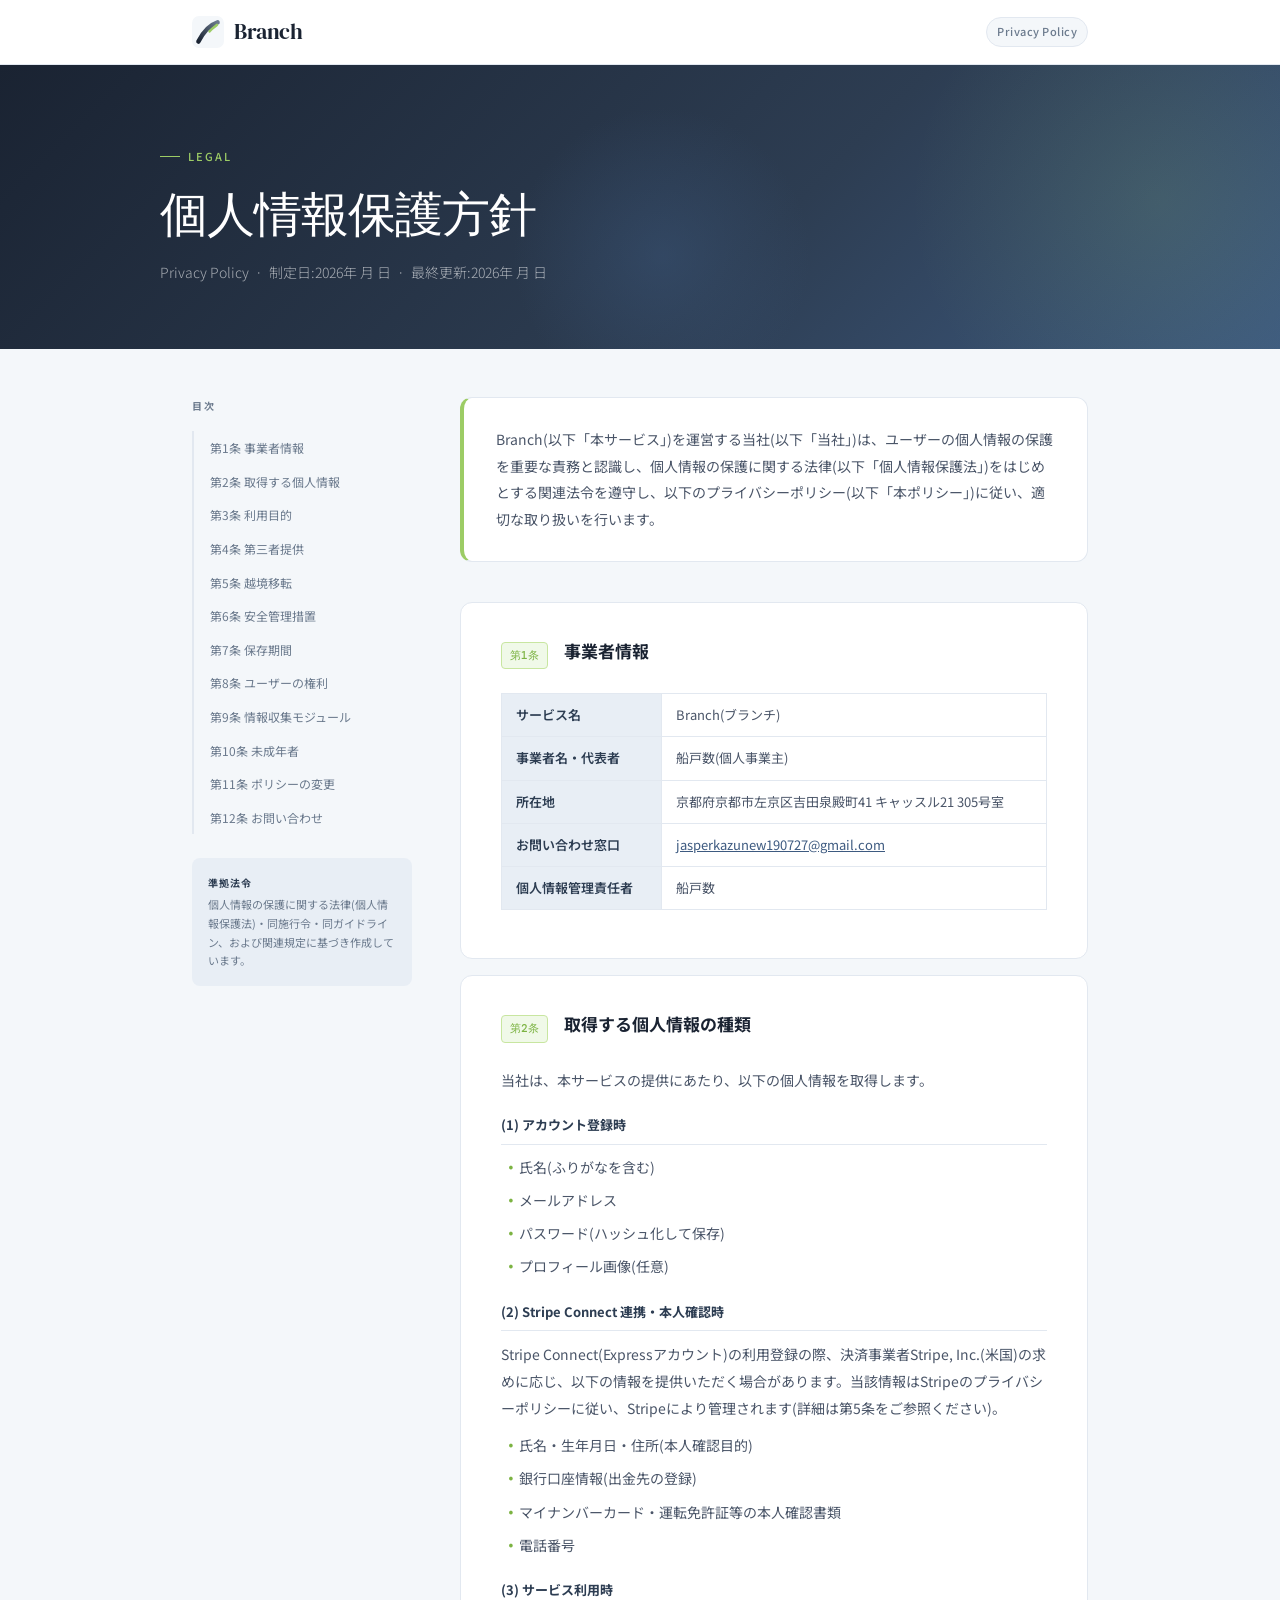
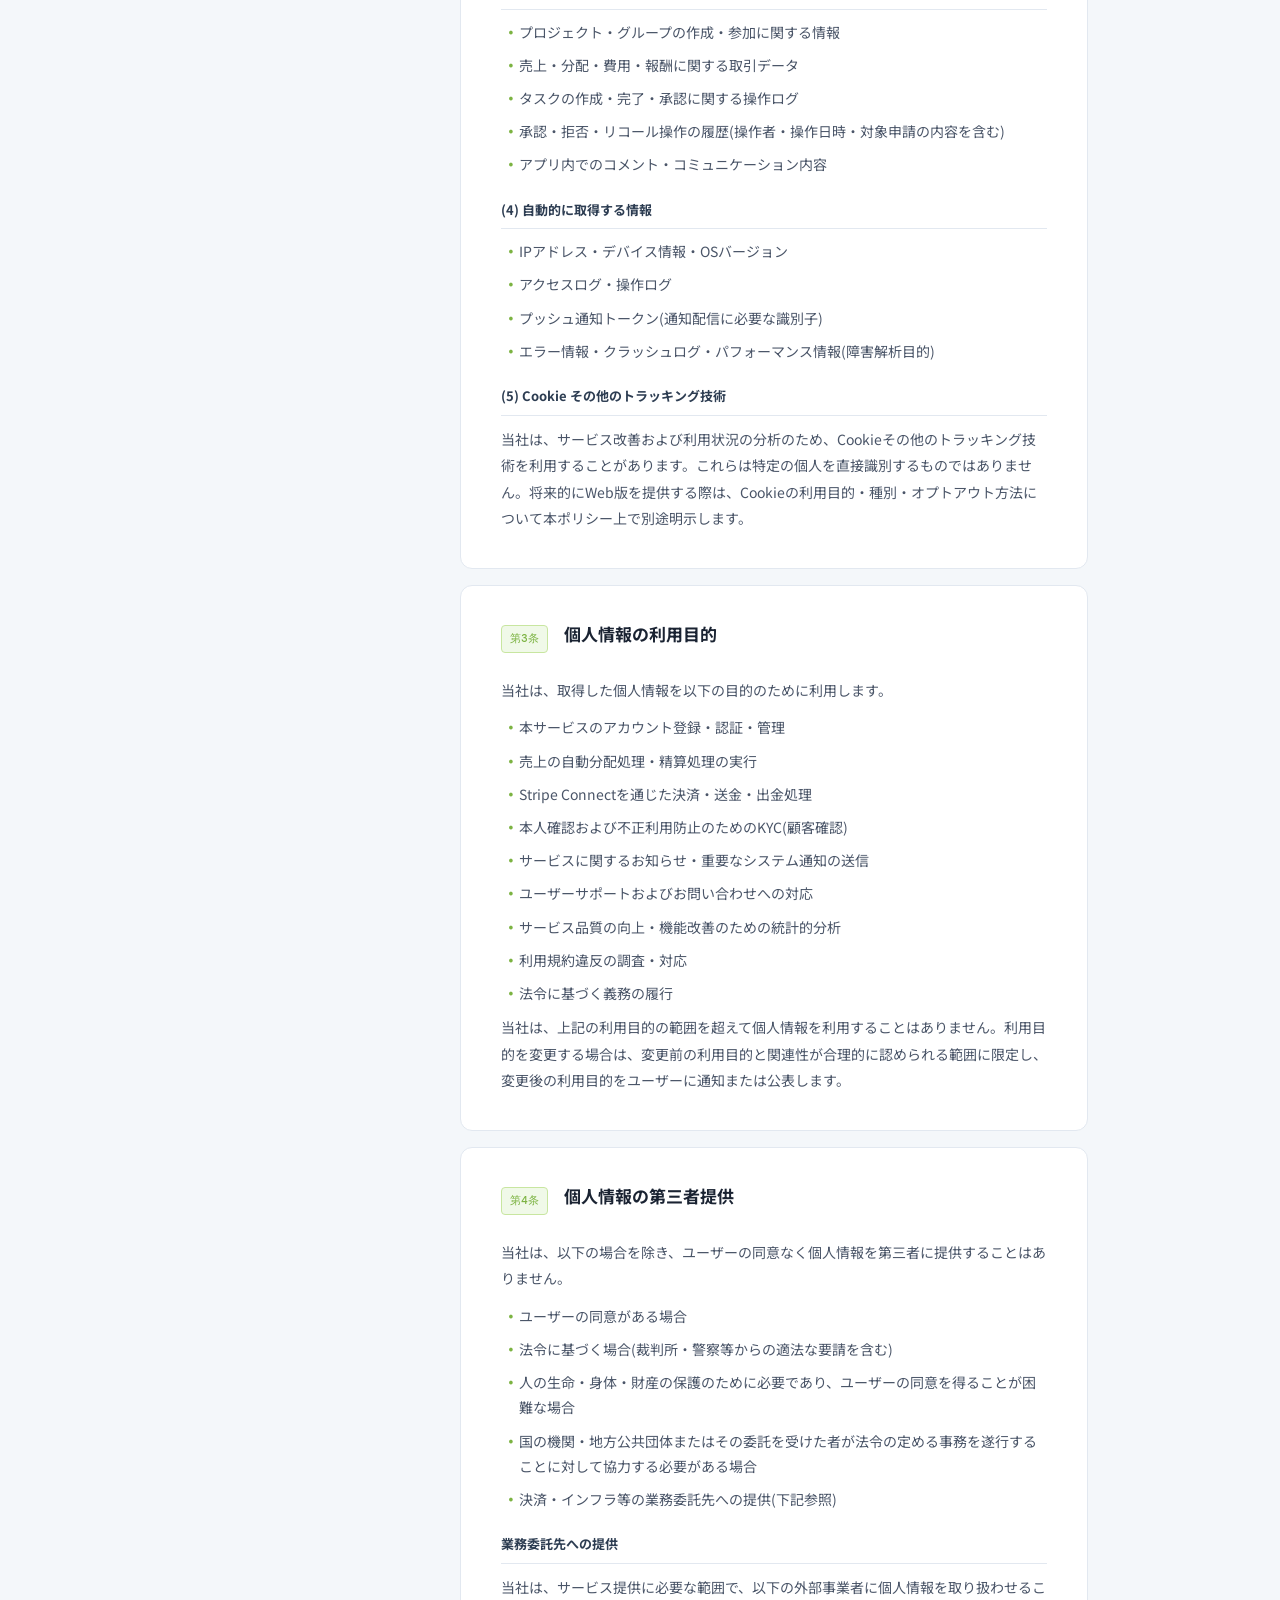
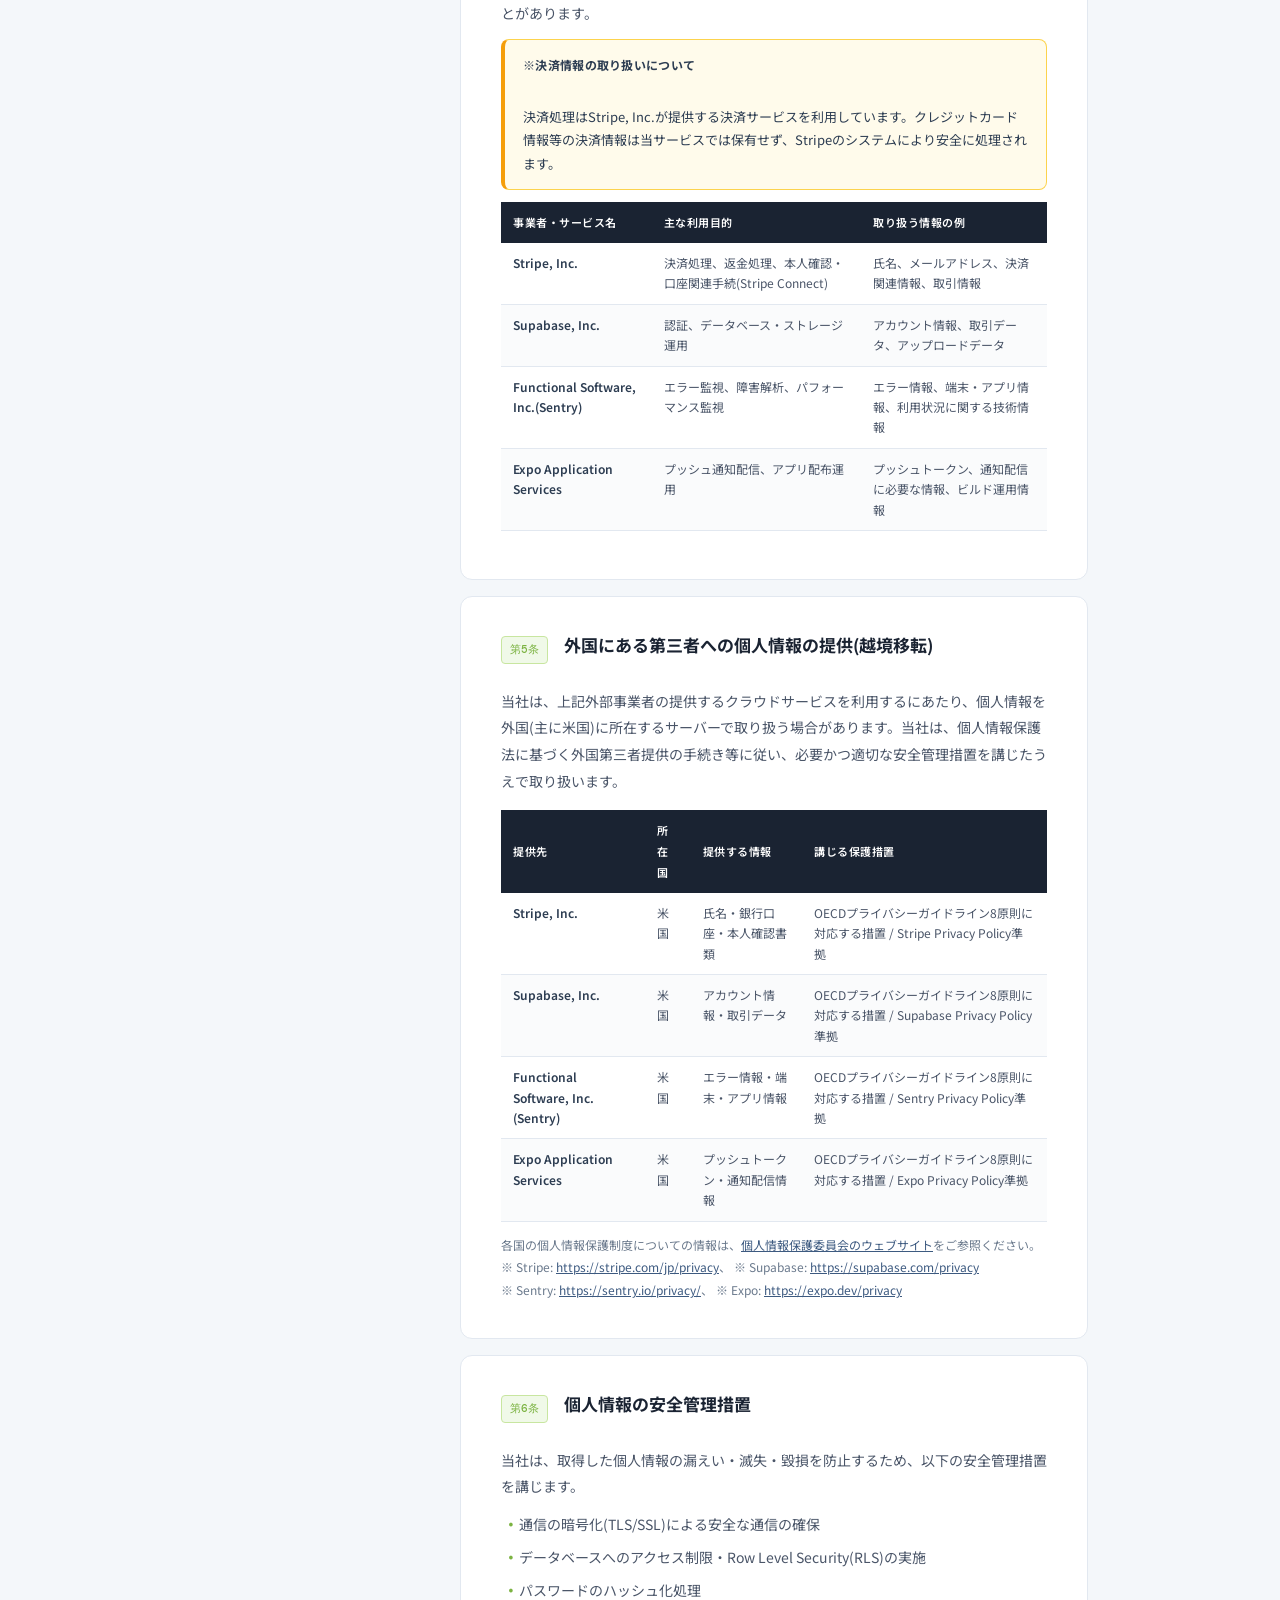
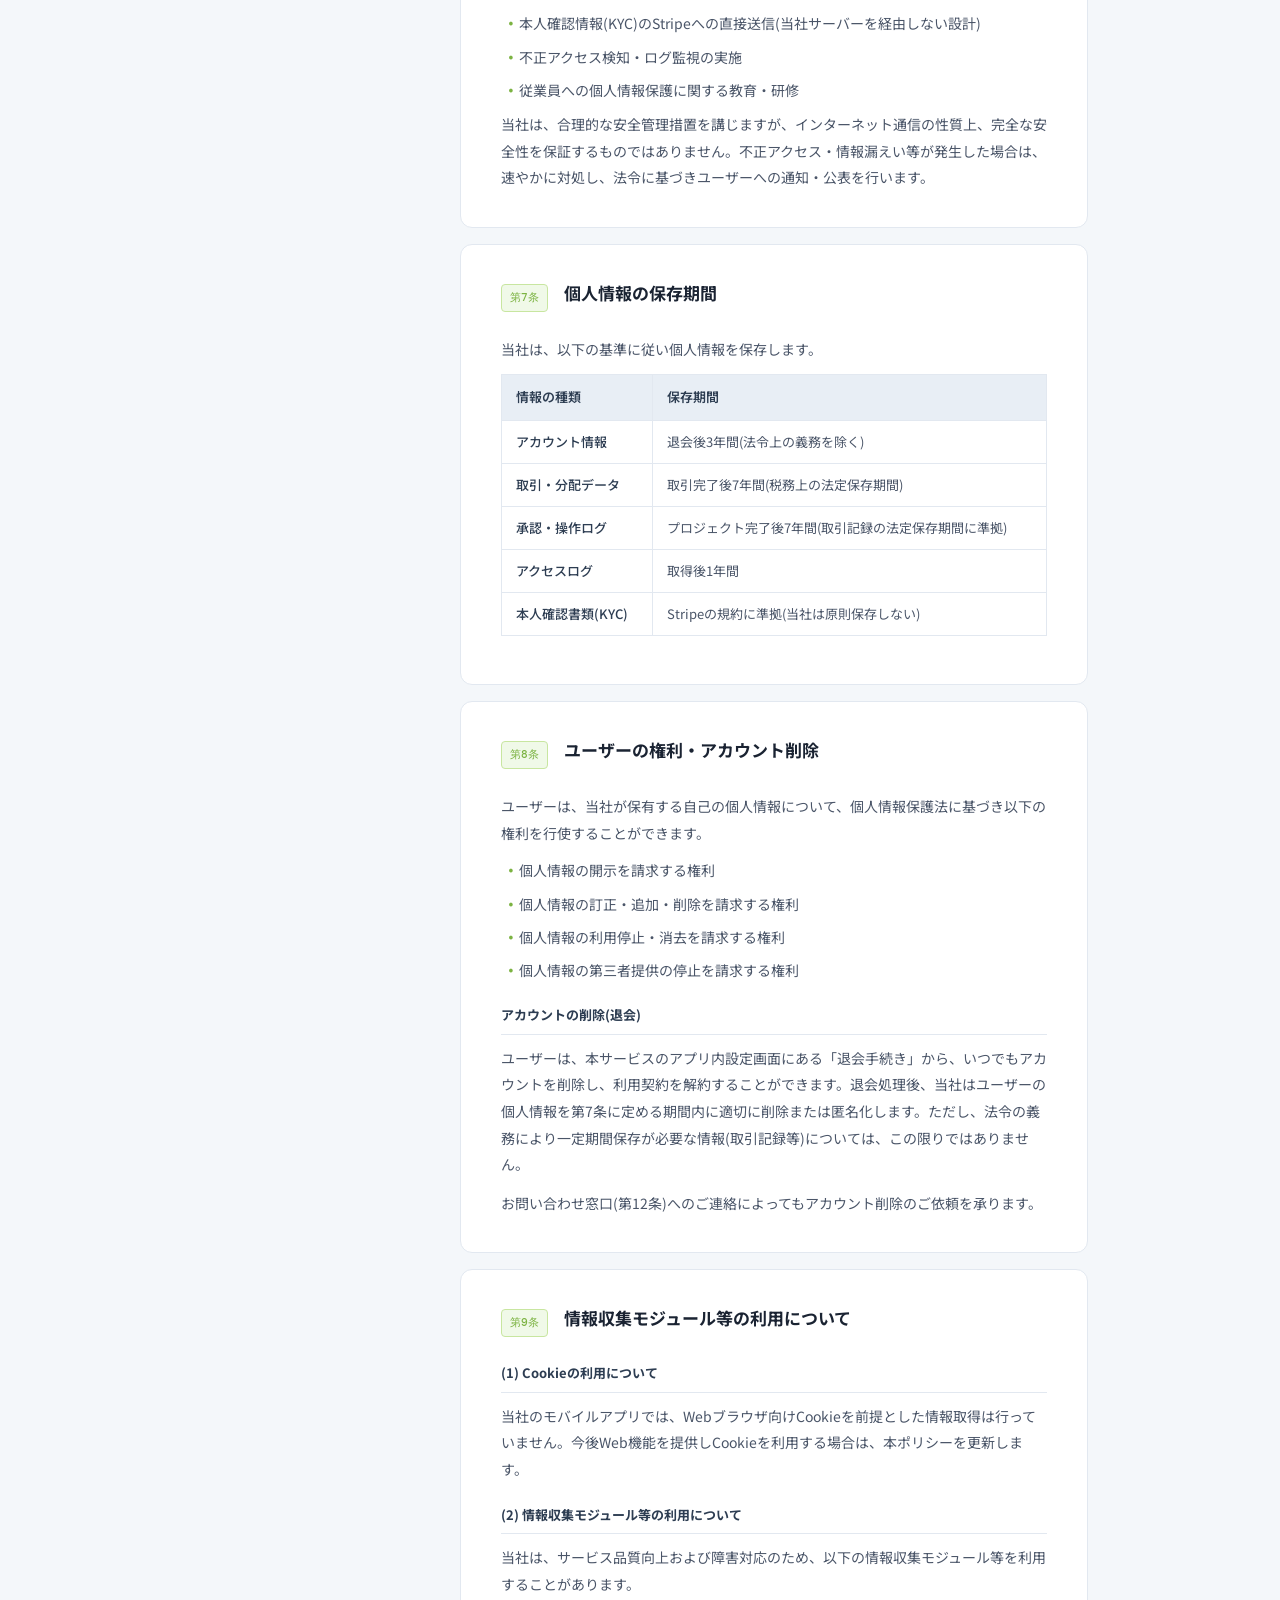
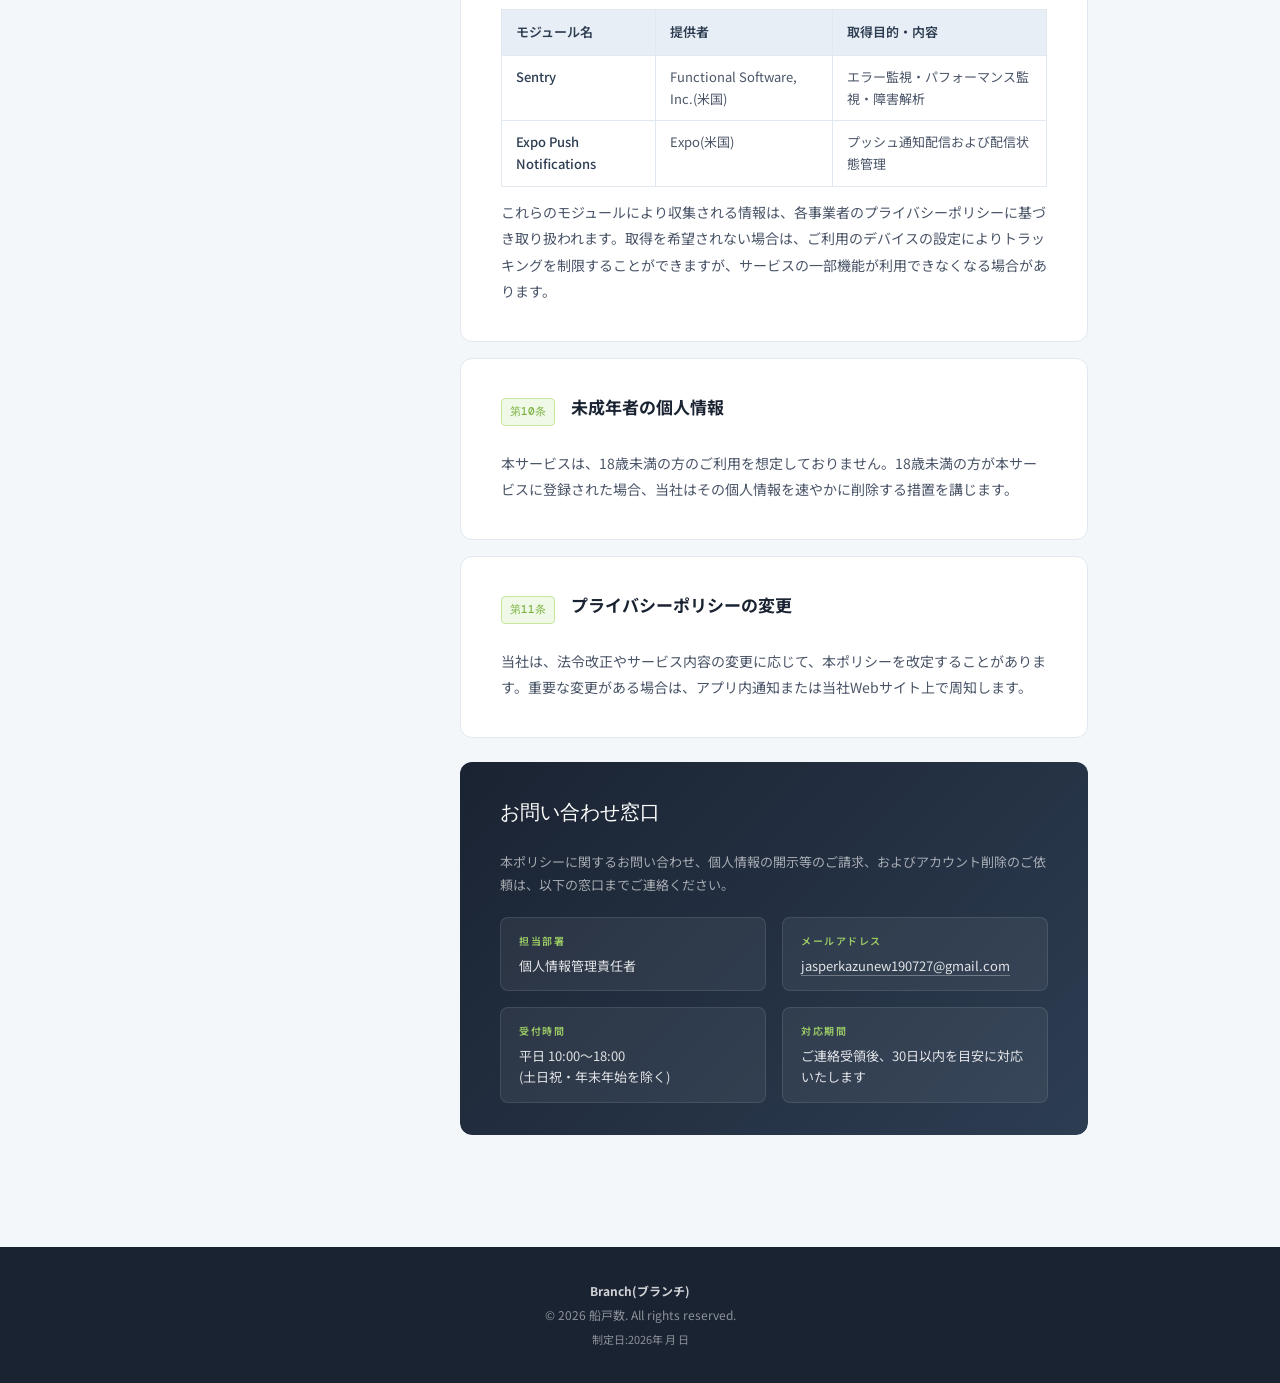
==== privacy.html @ 41ef3048 "Initial commit" ====
<!DOCTYPE html>
<html lang="ja">
<head>
  <meta charset="UTF-8">
  <meta name="viewport" content="width=device-width, initial-scale=1.0">
  <title>個人情報保護方針 | Branch</title>
  <link rel="icon" type="image/svg+xml" href="favicon.svg">
  <link rel="preconnect" href="https://fonts.googleapis.com">
  <link href="https://fonts.googleapis.com/css2?family=Noto+Sans+JP:wght@300;400;500;700&family=DM+Serif+Display&family=DM+Mono:wght@400;500&display=swap" rel="stylesheet">
  <style>
    :root {
      --bg: #F4F7FA;
      --surface: #ffffff;
      --navy: #1a2332;
      --navy-mid: #2d3d52;
      --gray: #6b7a8d;
      --gray-light: #c8d0db;
      --leaf: #9CCC65;
      --leaf-dark: #7CB342;
      --accent: #3d5a80;
      --accent-light: #e8eef5;
      --border: #e2e8f0;
      --text: #1a2332;
      --text-sub: #4a5568;
    }

    * { margin: 0; padding: 0; box-sizing: border-box; }

    html { scroll-behavior: smooth; }

    body {
      font-family: 'Noto Sans JP', sans-serif;
      background: var(--bg);
      color: var(--text);
      line-height: 1.8;
      font-size: 15px;
    }

    /* ── Header ── */
    header {
      background: var(--surface);
      border-bottom: 1px solid var(--border);
      position: sticky;
      top: 0;
      z-index: 100;
      backdrop-filter: blur(8px);
    }

    .header-inner {
      max-width: 960px;
      margin: 0 auto;
      padding: 0 32px;
      height: 64px;
      display: flex;
      align-items: center;
      justify-content: space-between;
    }

    .logo {
      display: flex;
      align-items: center;
      gap: 10px;
      text-decoration: none;
    }

    .logo-icon {
      width: 32px;
      height: 32px;
    }

    .logo-text {
      font-family: 'DM Serif Display', serif;
      font-size: 22px;
      color: var(--navy);
      letter-spacing: -0.5px;
    }

    .header-badge {
      font-size: 11px;
      font-weight: 500;
      color: var(--gray);
      background: var(--bg);
      border: 1px solid var(--border);
      padding: 4px 10px;
      border-radius: 20px;
      letter-spacing: 0.5px;
    }

    /* ── Hero ── */
    .hero {
      background: linear-gradient(135deg, var(--navy) 0%, var(--navy-mid) 60%, #3d5a80 100%);
      color: white;
      padding: 72px 32px 64px;
      position: relative;
      overflow: hidden;
    }

    .hero::before {
      content: '';
      position: absolute;
      top: -40%;
      right: -10%;
      width: 500px;
      height: 500px;
      background: radial-gradient(circle, rgba(156,204,101,0.12) 0%, transparent 70%);
      pointer-events: none;
    }

    .hero::after {
      content: '';
      position: absolute;
      bottom: -20%;
      left: 40%;
      width: 300px;
      height: 300px;
      background: radial-gradient(circle, rgba(61,90,128,0.4) 0%, transparent 70%);
      pointer-events: none;
    }

    .hero-inner {
      max-width: 960px;
      margin: 0 auto;
      position: relative;
      z-index: 1;
    }

    .hero-eyebrow {
      display: inline-flex;
      align-items: center;
      gap: 8px;
      font-size: 11px;
      font-weight: 500;
      letter-spacing: 2px;
      text-transform: uppercase;
      color: var(--leaf);
      margin-bottom: 20px;
    }

    .hero-eyebrow::before {
      content: '';
      display: block;
      width: 20px;
      height: 1px;
      background: var(--leaf);
    }

    .hero h1 {
      font-family: 'DM Serif Display', serif;
      font-size: clamp(32px, 5vw, 48px);
      font-weight: 400;
      line-height: 1.2;
      margin-bottom: 16px;
      letter-spacing: -1px;
    }

    .hero-sub {
      font-size: 14px;
      color: rgba(255,255,255,0.6);
      font-weight: 300;
    }

    /* ── Layout ── */
    .layout {
      max-width: 960px;
      margin: 0 auto;
      padding: 48px 32px 96px;
      display: grid;
      grid-template-columns: 220px 1fr;
      gap: 48px;
      align-items: start;
    }

    /* ── TOC Sidebar ── */
    .toc {
      position: sticky;
      top: 80px;
    }

    .toc-label {
      font-size: 10px;
      font-weight: 700;
      letter-spacing: 2px;
      text-transform: uppercase;
      color: var(--gray);
      margin-bottom: 16px;
    }

    .toc-list {
      list-style: none;
      border-left: 2px solid var(--border);
    }

    .toc-list li a {
      display: block;
      padding: 6px 0 6px 16px;
      font-size: 12px;
      color: var(--gray);
      text-decoration: none;
      transition: color 0.2s, border-color 0.2s;
      border-left: 2px solid transparent;
      margin-left: -2px;
    }

    .toc-list li a:hover {
      color: var(--accent);
      border-left-color: var(--accent);
    }

    .toc-meta {
      margin-top: 24px;
      padding: 16px;
      background: var(--accent-light);
      border-radius: 8px;
      font-size: 11px;
      color: var(--gray);
      line-height: 1.7;
    }

    .toc-meta strong {
      display: block;
      color: var(--navy-mid);
      font-size: 10px;
      letter-spacing: 1px;
      text-transform: uppercase;
      margin-bottom: 4px;
    }

    /* ── Content ── */
    .content {
      min-width: 0;
    }

    /* Intro card */
    .intro-card {
      background: var(--surface);
      border: 1px solid var(--border);
      border-radius: 12px;
      padding: 28px 32px;
      margin-bottom: 40px;
      font-size: 14px;
      color: var(--text-sub);
      line-height: 1.9;
      border-left: 4px solid var(--leaf);
    }

    /* Article */
    article {
      display: flex;
      flex-direction: column;
      gap: 0;
    }

    .section {
      background: var(--surface);
      border: 1px solid var(--border);
      border-radius: 12px;
      padding: 36px 40px;
      margin-bottom: 16px;
      transition: box-shadow 0.2s;
    }

    .section:hover {
      box-shadow: 0 4px 24px rgba(26,35,50,0.06);
    }

    .section-header {
      display: flex;
      align-items: flex-start;
      gap: 16px;
      margin-bottom: 24px;
    }

    .section-number {
      font-family: 'DM Mono', monospace;
      font-size: 11px;
      font-weight: 500;
      color: var(--leaf-dark);
      background: #f0f9e8;
      border: 1px solid #c8e6a0;
      border-radius: 4px;
      padding: 3px 8px;
      white-space: nowrap;
      margin-top: 3px;
    }

    .section-title {
      font-size: 17px;
      font-weight: 700;
      color: var(--navy);
      line-height: 1.4;
    }

    .section-body {
      color: var(--text-sub);
      font-size: 14px;
      line-height: 1.9;
    }

    .section-body p {
      margin-bottom: 12px;
    }

    .section-body p:last-child {
      margin-bottom: 0;
    }

    /* Sub-heading inside section */
    .sub-heading {
      font-size: 13px;
      font-weight: 700;
      color: var(--navy-mid);
      margin: 20px 0 10px;
      padding-bottom: 6px;
      border-bottom: 1px solid var(--border);
    }

    /* Info table */
    .info-table {
      width: 100%;
      border-collapse: collapse;
      font-size: 13px;
      margin: 12px 0;
    }

    .info-table th,
    .info-table td {
      text-align: left;
      padding: 10px 14px;
      border: 1px solid var(--border);
      vertical-align: top;
      line-height: 1.7;
    }

    .info-table th {
      background: var(--accent-light);
      color: var(--navy-mid);
      font-weight: 600;
      white-space: nowrap;
      width: 160px;
    }

    .info-table td {
      color: var(--text-sub);
    }

    /* Provider table */
    .provider-table {
      width: 100%;
      border-collapse: collapse;
      font-size: 12px;
      margin: 12px 0;
    }

    .provider-table thead tr {
      background: var(--navy);
      color: white;
    }

    .provider-table thead th {
      padding: 10px 12px;
      font-weight: 600;
      font-size: 11px;
      letter-spacing: 0.5px;
      text-align: left;
    }

    .provider-table tbody tr {
      border-bottom: 1px solid var(--border);
    }

    .provider-table tbody tr:nth-child(even) {
      background: #fafbfc;
    }

    .provider-table tbody td {
      padding: 10px 12px;
      color: var(--text-sub);
      vertical-align: top;
      line-height: 1.7;
    }

    .provider-table tbody td:first-child {
      font-weight: 600;
      color: var(--navy-mid);
    }

    /* List */
    .policy-list {
      list-style: none;
      margin: 8px 0;
    }

    .policy-list li {
      position: relative;
      padding-left: 18px;
      margin-bottom: 8px;
      color: var(--text-sub);
      font-size: 14px;
      line-height: 1.8;
    }

    .policy-list li::before {
      content: '·';
      position: absolute;
      left: 4px;
      color: var(--leaf-dark);
      font-size: 20px;
      line-height: 1.2;
      font-weight: 700;
    }

    /* Retention table */
    .retention-table {
      width: 100%;
      border-collapse: collapse;
      font-size: 13px;
      margin: 12px 0;
    }

    .retention-table thead tr {
      background: var(--accent-light);
    }

    .retention-table thead th {
      padding: 10px 14px;
      font-weight: 600;
      color: var(--navy-mid);
      text-align: left;
      border: 1px solid var(--border);
    }

    .retention-table tbody td {
      padding: 10px 14px;
      border: 1px solid var(--border);
      color: var(--text-sub);
      vertical-align: top;
      line-height: 1.7;
    }

    .retention-table tbody td:first-child {
      font-weight: 500;
      color: var(--navy-mid);
    }

    /* Notice box */
    .notice-box {
      background: #fffbeb;
      border: 1px solid #fcd34d;
      border-left: 4px solid #f59e0b;
      border-radius: 8px;
      padding: 14px 18px;
      font-size: 13px;
      color: var(--navy-mid);
      line-height: 1.8;
      margin: 12px 0;
    }

    .notice-box strong {
      display: block;
      margin-bottom: 6px;
      font-size: 12px;
      letter-spacing: 0.3px;
    }

    /* Contact box */
    .contact-box {
      background: linear-gradient(135deg, var(--navy) 0%, var(--navy-mid) 100%);
      color: white;
      border-radius: 12px;
      padding: 32px 40px;
      margin-top: 8px;
    }

    .contact-box .contact-title {
      font-family: 'DM Serif Display', serif;
      font-size: 20px;
      margin-bottom: 20px;
      font-weight: 400;
    }

    .contact-grid {
      display: grid;
      grid-template-columns: 1fr 1fr;
      gap: 16px;
    }

    .contact-item {
      background: rgba(255,255,255,0.06);
      border: 1px solid rgba(255,255,255,0.1);
      border-radius: 8px;
      padding: 14px 18px;
    }

    .contact-item-label {
      font-size: 10px;
      font-weight: 600;
      letter-spacing: 1.5px;
      text-transform: uppercase;
      color: var(--leaf);
      margin-bottom: 6px;
    }

    .contact-item-value {
      font-size: 13px;
      color: rgba(255,255,255,0.85);
      line-height: 1.6;
    }

    .contact-item-value a {
      color: rgba(255,255,255,0.85);
      text-decoration: none;
      border-bottom: 1px solid rgba(255,255,255,0.3);
    }

    /* Footer */
    footer {
      background: var(--navy);
      color: rgba(255,255,255,0.5);
      text-align: center;
      padding: 32px;
      font-size: 12px;
      line-height: 2;
    }

    footer strong {
      color: rgba(255,255,255,0.8);
    }

    /* Responsive */
    @media (max-width: 768px) {
      .layout {
        grid-template-columns: 1fr;
        padding: 32px 20px 64px;
      }

      .toc {
        position: static;
        display: none;
      }

      .section {
        padding: 24px 24px;
      }

      .hero {
        padding: 48px 20px 40px;
      }

      .contact-grid {
        grid-template-columns: 1fr;
      }

      .info-table th {
        width: 110px;
      }
    }
  </style>
</head>
<body>

<!-- Header -->
<header>
  <div class="header-inner">
    <a href="index.html" class="logo">
      <svg class="logo-icon" viewBox="0 0 100 100" fill="none" xmlns="http://www.w3.org/2000/svg">
        <rect width="100" height="100" rx="22" fill="#F4F7FA"/>
        <path d="M20 80 C30 60, 50 30, 80 20" stroke="url(#g)" stroke-width="14" stroke-linecap="round" fill="none"/>
        <path d="M55 48 C62 38, 72 34, 78 28" stroke="#9CCC65" stroke-width="8" stroke-linecap="round" fill="none"/>
        <defs>
          <linearGradient id="g" x1="20" y1="80" x2="80" y2="20" gradientUnits="userSpaceOnUse">
            <stop offset="0%" stop-color="#1a2332"/>
            <stop offset="100%" stop-color="#6b7a8d"/>
          </linearGradient>
        </defs>
      </svg>
      <span class="logo-text">Branch</span>
    </a>
    <span class="header-badge">Privacy Policy</span>
  </div>
</header>

<!-- Hero -->
<div class="hero">
  <div class="hero-inner">
    <div class="hero-eyebrow">Legal</div>
    <h1>個人情報保護方針</h1>
    <p class="hero-sub">Privacy Policy &nbsp;·&nbsp; 制定日:2026年  月  日 &nbsp;·&nbsp; 最終更新:2026年  月  日</p>
  </div>
</div>

<!-- Main Layout -->
<div class="layout">

  <!-- Sidebar TOC -->
  <aside class="toc">
    <div class="toc-label">目次</div>
    <ul class="toc-list">
      <li><a href="#sec1">第1条 事業者情報</a></li>
      <li><a href="#sec2">第2条 取得する個人情報</a></li>
      <li><a href="#sec3">第3条 利用目的</a></li>
      <li><a href="#sec4">第4条 第三者提供</a></li>
      <li><a href="#sec5">第5条 越境移転</a></li>
      <li><a href="#sec6">第6条 安全管理措置</a></li>
      <li><a href="#sec7">第7条 保存期間</a></li>
      <li><a href="#sec8">第8条 ユーザーの権利</a></li>
      <li><a href="#sec9">第9条 情報収集モジュール</a></li>
      <li><a href="#sec10">第10条 未成年者</a></li>
      <li><a href="#sec11">第11条 ポリシーの変更</a></li>
      <li><a href="#sec12">第12条 お問い合わせ</a></li>
    </ul>
    <div class="toc-meta">
      <strong>準拠法令</strong>
      個人情報の保護に関する法律(個人情報保護法)・同施行令・同ガイドライン、および関連規定に基づき作成しています。
    </div>
  </aside>

  <!-- Content -->
  <main class="content">

    <div class="intro-card">
      Branch(以下「本サービス」)を運営する当社(以下「当社」)は、ユーザーの個人情報の保護を重要な責務と認識し、個人情報の保護に関する法律(以下「個人情報保護法」)をはじめとする関連法令を遵守し、以下のプライバシーポリシー(以下「本ポリシー」)に従い、適切な取り扱いを行います。
    </div>

    <article>

      <!-- 第1条 -->
      <section class="section" id="sec1">
        <div class="section-header">
          <span class="section-number">第1条</span>
          <h2 class="section-title">事業者情報</h2>
        </div>
        <div class="section-body">
          <table class="info-table">
            <tr><th>サービス名</th><td>Branch(ブランチ)</td></tr>
            <tr><th>事業者名・代表者</th><td>船戸数(個人事業主)</td></tr>
            <tr><th>所在地</th><td>京都府京都市左京区吉田泉殿町41 キャッスル21 305号室</td></tr>
            <tr><th>お問い合わせ窓口</th><td><a href="mailto:jasperkazunew190727@gmail.com" style="color:var(--accent)">jasperkazunew190727@gmail.com</a></td></tr>
            <tr><th>個人情報管理責任者</th><td>船戸数</td></tr>
          </table>
        </div>
      </section>

      <!-- 第2条 -->
      <section class="section" id="sec2">
        <div class="section-header">
          <span class="section-number">第2条</span>
          <h2 class="section-title">取得する個人情報の種類</h2>
        </div>
        <div class="section-body">
          <p>当社は、本サービスの提供にあたり、以下の個人情報を取得します。</p>

          <div class="sub-heading">(1) アカウント登録時</div>
          <ul class="policy-list">
            <li>氏名(ふりがなを含む)</li>
            <li>メールアドレス</li>
            <li>パスワード(ハッシュ化して保存)</li>
            <li>プロフィール画像(任意)</li>
          </ul>

          <div class="sub-heading">(2) Stripe Connect 連携・本人確認時</div>
          <p>Stripe Connect(Expressアカウント)の利用登録の際、決済事業者Stripe, Inc.(米国)の求めに応じ、以下の情報を提供いただく場合があります。当該情報はStripeのプライバシーポリシーに従い、Stripeにより管理されます(詳細は第5条をご参照ください)。</p>
          <ul class="policy-list">
            <li>氏名・生年月日・住所(本人確認目的)</li>
            <li>銀行口座情報(出金先の登録)</li>
            <li>マイナンバーカード・運転免許証等の本人確認書類</li>
            <li>電話番号</li>
          </ul>

          <div class="sub-heading">(3) サービス利用時</div>
          <ul class="policy-list">
            <li>プロジェクト・グループの作成・参加に関する情報</li>
            <li>売上・分配・費用・報酬に関する取引データ</li>
            <li>タスクの作成・完了・承認に関する操作ログ</li>
            <li>承認・拒否・リコール操作の履歴(操作者・操作日時・対象申請の内容を含む)</li>
            <li>アプリ内でのコメント・コミュニケーション内容</li>
          </ul>

          <div class="sub-heading">(4) 自動的に取得する情報</div>
          <ul class="policy-list">
            <li>IPアドレス・デバイス情報・OSバージョン</li>
            <li>アクセスログ・操作ログ</li>
            <li>プッシュ通知トークン(通知配信に必要な識別子)</li>
            <li>エラー情報・クラッシュログ・パフォーマンス情報(障害解析目的)</li>
          </ul>

          <div class="sub-heading">(5) Cookie その他のトラッキング技術</div>
          <p>当社は、サービス改善および利用状況の分析のため、Cookieその他のトラッキング技術を利用することがあります。これらは特定の個人を直接識別するものではありません。将来的にWeb版を提供する際は、Cookieの利用目的・種別・オプトアウト方法について本ポリシー上で別途明示します。</p>
        </div>
      </section>

      <!-- 第3条 -->
      <section class="section" id="sec3">
        <div class="section-header">
          <span class="section-number">第3条</span>
          <h2 class="section-title">個人情報の利用目的</h2>
        </div>
        <div class="section-body">
          <p>当社は、取得した個人情報を以下の目的のために利用します。</p>
          <ul class="policy-list">
            <li>本サービスのアカウント登録・認証・管理</li>
            <li>売上の自動分配処理・精算処理の実行</li>
            <li>Stripe Connectを通じた決済・送金・出金処理</li>
            <li>本人確認および不正利用防止のためのKYC(顧客確認)</li>
            <li>サービスに関するお知らせ・重要なシステム通知の送信</li>
            <li>ユーザーサポートおよびお問い合わせへの対応</li>
            <li>サービス品質の向上・機能改善のための統計的分析</li>
            <li>利用規約違反の調査・対応</li>
            <li>法令に基づく義務の履行</li>
          </ul>
          <p>当社は、上記の利用目的の範囲を超えて個人情報を利用することはありません。利用目的を変更する場合は、変更前の利用目的と関連性が合理的に認められる範囲に限定し、変更後の利用目的をユーザーに通知または公表します。</p>
        </div>
      </section>

      <!-- 第4条 -->
      <section class="section" id="sec4">
        <div class="section-header">
          <span class="section-number">第4条</span>
          <h2 class="section-title">個人情報の第三者提供</h2>
        </div>
        <div class="section-body">
          <p>当社は、以下の場合を除き、ユーザーの同意なく個人情報を第三者に提供することはありません。</p>
          <ul class="policy-list">
            <li>ユーザーの同意がある場合</li>
            <li>法令に基づく場合(裁判所・警察等からの適法な要請を含む)</li>
            <li>人の生命・身体・財産の保護のために必要であり、ユーザーの同意を得ることが困難な場合</li>
            <li>国の機関・地方公共団体またはその委託を受けた者が法令の定める事務を遂行することに対して協力する必要がある場合</li>
            <li>決済・インフラ等の業務委託先への提供(下記参照)</li>
          </ul>

          <div class="sub-heading">業務委託先への提供</div>
          <p>当社は、サービス提供に必要な範囲で、以下の外部事業者に個人情報を取り扱わせることがあります。</p>

          <div class="notice-box">
            <strong>※決済情報の取り扱いについて</strong><br>
            決済処理はStripe, Inc.が提供する決済サービスを利用しています。クレジットカード情報等の決済情報は当サービスでは保有せず、Stripeのシステムにより安全に処理されます。
          </div>
          <table class="provider-table">
            <thead>
              <tr>
                <th>事業者・サービス名</th>
                <th>主な利用目的</th>
                <th>取り扱う情報の例</th>
              </tr>
            </thead>
            <tbody>
              <tr>
                <td>Stripe, Inc.</td>
                <td>決済処理、返金処理、本人確認・口座関連手続(Stripe Connect)</td>
                <td>氏名、メールアドレス、決済関連情報、取引情報</td>
              </tr>
              <tr>
                <td>Supabase, Inc.</td>
                <td>認証、データベース・ストレージ運用</td>
                <td>アカウント情報、取引データ、アップロードデータ</td>
              </tr>
              <tr>
                <td>Functional Software, Inc.(Sentry)</td>
                <td>エラー監視、障害解析、パフォーマンス監視</td>
                <td>エラー情報、端末・アプリ情報、利用状況に関する技術情報</td>
              </tr>
              <tr>
                <td>Expo Application Services</td>
                <td>プッシュ通知配信、アプリ配布運用</td>
                <td>プッシュトークン、通知配信に必要な情報、ビルド運用情報</td>
              </tr>
            </tbody>
          </table>
        </div>
      </section>

      <!-- 第5条 -->
      <section class="section" id="sec5">
        <div class="section-header">
          <span class="section-number">第5条</span>
          <h2 class="section-title">外国にある第三者への個人情報の提供(越境移転)</h2>
        </div>
        <div class="section-body">
          <p>当社は、上記外部事業者の提供するクラウドサービスを利用するにあたり、個人情報を外国(主に米国)に所在するサーバーで取り扱う場合があります。当社は、個人情報保護法に基づく外国第三者提供の手続き等に従い、必要かつ適切な安全管理措置を講じたうえで取り扱います。</p>
          <table class="provider-table" style="margin-top:16px">
            <thead>
              <tr>
                <th>提供先</th>
                <th>所在国</th>
                <th>提供する情報</th>
                <th>講じる保護措置</th>
              </tr>
            </thead>
            <tbody>
              <tr>
                <td>Stripe, Inc.</td>
                <td>米国</td>
                <td>氏名・銀行口座・本人確認書類</td>
                <td>OECDプライバシーガイドライン8原則に対応する措置 / Stripe Privacy Policy準拠</td>
              </tr>
              <tr>
                <td>Supabase, Inc.</td>
                <td>米国</td>
                <td>アカウント情報・取引データ</td>
                <td>OECDプライバシーガイドライン8原則に対応する措置 / Supabase Privacy Policy準拠</td>
              </tr>
              <tr>
                <td>Functional Software, Inc.(Sentry)</td>
                <td>米国</td>
                <td>エラー情報・端末・アプリ情報</td>
                <td>OECDプライバシーガイドライン8原則に対応する措置 / Sentry Privacy Policy準拠</td>
              </tr>
              <tr>
                <td>Expo Application Services</td>
                <td>米国</td>
                <td>プッシュトークン・通知配信情報</td>
                <td>OECDプライバシーガイドライン8原則に対応する措置 / Expo Privacy Policy準拠</td>
              </tr>
            </tbody>
          </table>
          <p style="margin-top:12px; font-size:12px; color:var(--gray)">
            各国の個人情報保護制度についての情報は、<a href="https://www.ppc.go.jp/" target="_blank" style="color:var(--accent)">個人情報保護委員会のウェブサイト</a>をご参照ください。<br>
            ※ Stripe: <a href="https://stripe.com/jp/privacy" target="_blank" style="color:var(--accent)">https://stripe.com/jp/privacy</a>、
            ※ Supabase: <a href="https://supabase.com/privacy" target="_blank" style="color:var(--accent)">https://supabase.com/privacy</a><br>
            ※ Sentry: <a href="https://sentry.io/privacy/" target="_blank" style="color:var(--accent)">https://sentry.io/privacy/</a>、
            ※ Expo: <a href="https://expo.dev/privacy" target="_blank" style="color:var(--accent)">https://expo.dev/privacy</a>
          </p>
        </div>
      </section>

      <!-- 第6条 -->
      <section class="section" id="sec6">
        <div class="section-header">
          <span class="section-number">第6条</span>
          <h2 class="section-title">個人情報の安全管理措置</h2>
        </div>
        <div class="section-body">
          <p>当社は、取得した個人情報の漏えい・滅失・毀損を防止するため、以下の安全管理措置を講じます。</p>
          <ul class="policy-list">
            <li>通信の暗号化(TLS/SSL)による安全な通信の確保</li>
            <li>データベースへのアクセス制限・Row Level Security(RLS)の実施</li>
            <li>パスワードのハッシュ化処理</li>
            <li>本人確認情報(KYC)のStripeへの直接送信(当社サーバーを経由しない設計)</li>
            <li>不正アクセス検知・ログ監視の実施</li>
            <li>従業員への個人情報保護に関する教育・研修</li>
          </ul>
          <p>当社は、合理的な安全管理措置を講じますが、インターネット通信の性質上、完全な安全性を保証するものではありません。不正アクセス・情報漏えい等が発生した場合は、速やかに対処し、法令に基づきユーザーへの通知・公表を行います。</p>
        </div>
      </section>

      <!-- 第7条 -->
      <section class="section" id="sec7">
        <div class="section-header">
          <span class="section-number">第7条</span>
          <h2 class="section-title">個人情報の保存期間</h2>
        </div>
        <div class="section-body">
          <p>当社は、以下の基準に従い個人情報を保存します。</p>
          <table class="retention-table">
            <thead>
              <tr>
                <th>情報の種類</th>
                <th>保存期間</th>
              </tr>
            </thead>
            <tbody>
              <tr>
                <td>アカウント情報</td>
                <td>退会後3年間(法令上の義務を除く)</td>
              </tr>
              <tr>
                <td>取引・分配データ</td>
                <td>取引完了後7年間(税務上の法定保存期間)</td>
              </tr>
              <tr>
                <td>承認・操作ログ</td>
                <td>プロジェクト完了後7年間(取引記録の法定保存期間に準拠)</td>
              </tr>
              <tr>
                <td>アクセスログ</td>
                <td>取得後1年間</td>
              </tr>
              <tr>
                <td>本人確認書類(KYC)</td>
                <td>Stripeの規約に準拠(当社は原則保存しない)</td>
              </tr>
            </tbody>
          </table>
        </div>
      </section>

      <!-- 第8条 -->
      <section class="section" id="sec8">
        <div class="section-header">
          <span class="section-number">第8条</span>
          <h2 class="section-title">ユーザーの権利・アカウント削除</h2>
        </div>
        <div class="section-body">
          <p>ユーザーは、当社が保有する自己の個人情報について、個人情報保護法に基づき以下の権利を行使することができます。</p>
          <ul class="policy-list">
            <li>個人情報の開示を請求する権利</li>
            <li>個人情報の訂正・追加・削除を請求する権利</li>
            <li>個人情報の利用停止・消去を請求する権利</li>
            <li>個人情報の第三者提供の停止を請求する権利</li>
          </ul>

          <div class="sub-heading">アカウントの削除(退会)</div>
          <p>ユーザーは、本サービスのアプリ内設定画面にある「退会手続き」から、いつでもアカウントを削除し、利用契約を解約することができます。退会処理後、当社はユーザーの個人情報を第7条に定める期間内に適切に削除または匿名化します。ただし、法令の義務により一定期間保存が必要な情報(取引記録等)については、この限りではありません。</p>
          <p>お問い合わせ窓口(第12条)へのご連絡によってもアカウント削除のご依頼を承ります。</p>
        </div>
      </section>

      <!-- 第9条 -->
      <section class="section" id="sec9">
        <div class="section-header">
          <span class="section-number">第9条</span>
          <h2 class="section-title">情報収集モジュール等の利用について</h2>
        </div>
        <div class="section-body">
          <div class="sub-heading">(1) Cookieの利用について</div>
          <p>当社のモバイルアプリでは、Webブラウザ向けCookieを前提とした情報取得は行っていません。今後Web機能を提供しCookieを利用する場合は、本ポリシーを更新します。</p>

          <div class="sub-heading">(2) 情報収集モジュール等の利用について</div>
          <p>当社は、サービス品質向上および障害対応のため、以下の情報収集モジュール等を利用することがあります。</p>
          <table class="retention-table">
            <thead>
              <tr>
                <th>モジュール名</th>
                <th>提供者</th>
                <th>取得目的・内容</th>
              </tr>
            </thead>
            <tbody>
              <tr>
                <td>Sentry</td>
                <td>Functional Software, Inc.(米国)</td>
                <td>エラー監視・パフォーマンス監視・障害解析</td>
              </tr>
              <tr>
                <td>Expo Push Notifications</td>
                <td>Expo(米国)</td>
                <td>プッシュ通知配信および配信状態管理</td>
              </tr>
            </tbody>
          </table>
          <p style="margin-top:12px">これらのモジュールにより収集される情報は、各事業者のプライバシーポリシーに基づき取り扱われます。取得を希望されない場合は、ご利用のデバイスの設定によりトラッキングを制限することができますが、サービスの一部機能が利用できなくなる場合があります。</p>
        </div>
      </section>

      <!-- 第10条 -->
      <section class="section" id="sec10">
        <div class="section-header">
          <span class="section-number">第10条</span>
          <h2 class="section-title">未成年者の個人情報</h2>
        </div>
        <div class="section-body">
          <p>本サービスは、18歳未満の方のご利用を想定しておりません。18歳未満の方が本サービスに登録された場合、当社はその個人情報を速やかに削除する措置を講じます。</p>
        </div>
      </section>

      <!-- 第11条 -->
      <section class="section" id="sec11">
        <div class="section-header">
          <span class="section-number">第11条</span>
          <h2 class="section-title">プライバシーポリシーの変更</h2>
        </div>
        <div class="section-body">
          <p>当社は、法令改正やサービス内容の変更に応じて、本ポリシーを改定することがあります。重要な変更がある場合は、アプリ内通知または当社Webサイト上で周知します。</p>
        </div>
      </section>

      <!-- 第12条 -->
      <section class="section" id="sec12" style="padding:0; overflow:hidden; border:none; background:transparent;">
        <div class="contact-box">
          <div class="contact-title">お問い合わせ窓口</div>
          <p style="color:rgba(255,255,255,0.6); font-size:13px; margin-bottom:20px; line-height:1.8">
            本ポリシーに関するお問い合わせ、個人情報の開示等のご請求、およびアカウント削除のご依頼は、以下の窓口までご連絡ください。
          </p>
          <div class="contact-grid">
            <div class="contact-item">
              <div class="contact-item-label">担当部署</div>
              <div class="contact-item-value">個人情報管理責任者</div>
            </div>
            <div class="contact-item">
              <div class="contact-item-label">メールアドレス</div>
              <div class="contact-item-value">
                <a href="mailto:jasperkazunew190727@gmail.com">jasperkazunew190727@gmail.com</a>
              </div>
            </div>
            <div class="contact-item">
              <div class="contact-item-label">受付時間</div>
              <div class="contact-item-value">平日 10:00〜18:00<br>(土日祝・年末年始を除く)</div>
            </div>
            <div class="contact-item">
              <div class="contact-item-label">対応期間</div>
              <div class="contact-item-value">ご連絡受領後、30日以内を目安に対応いたします</div>
            </div>
          </div>
        </div>
      </section>

    </article>

  </main>
</div>

<!-- Footer -->
<footer>
  <strong>Branch(ブランチ)</strong><br>
  © 2026 船戸数. All rights reserved.<br>
  <span style="font-size:11px">制定日:2026年  月  日</span>
</footer>

</body>
</html>
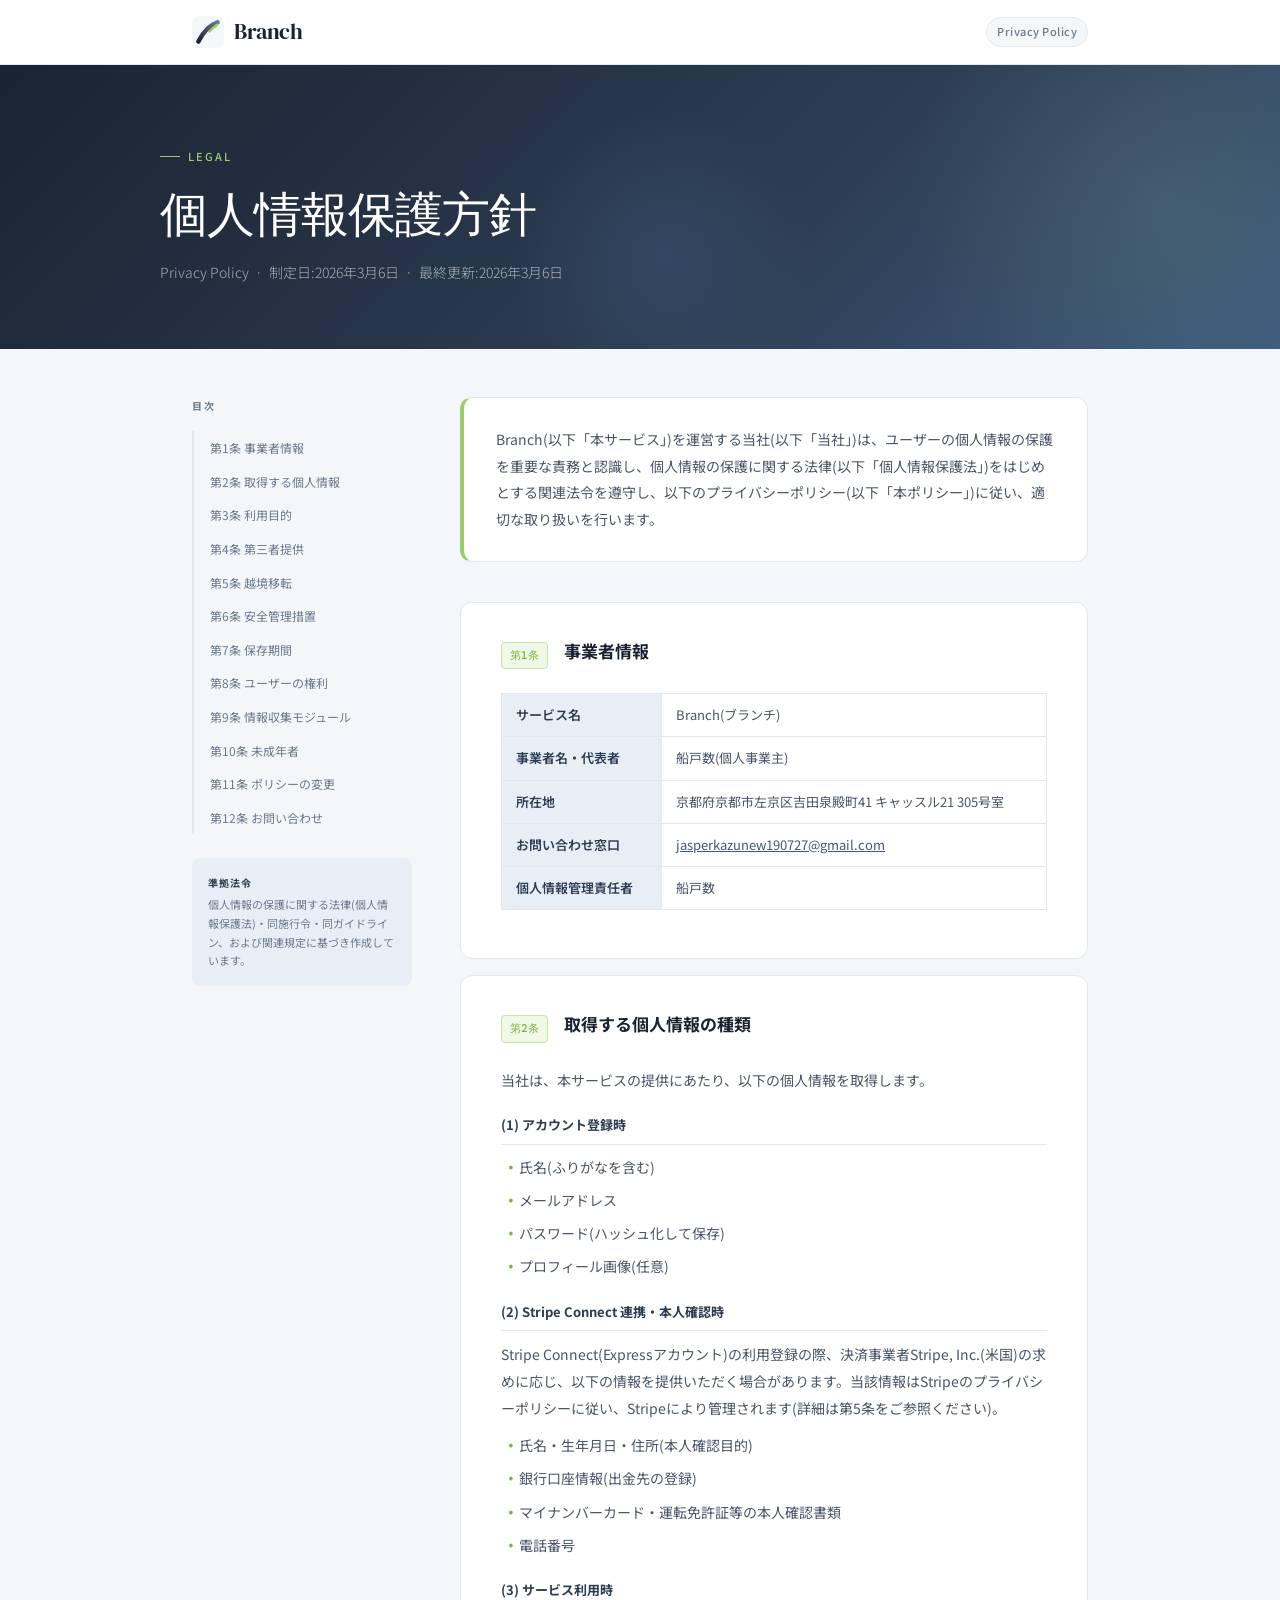
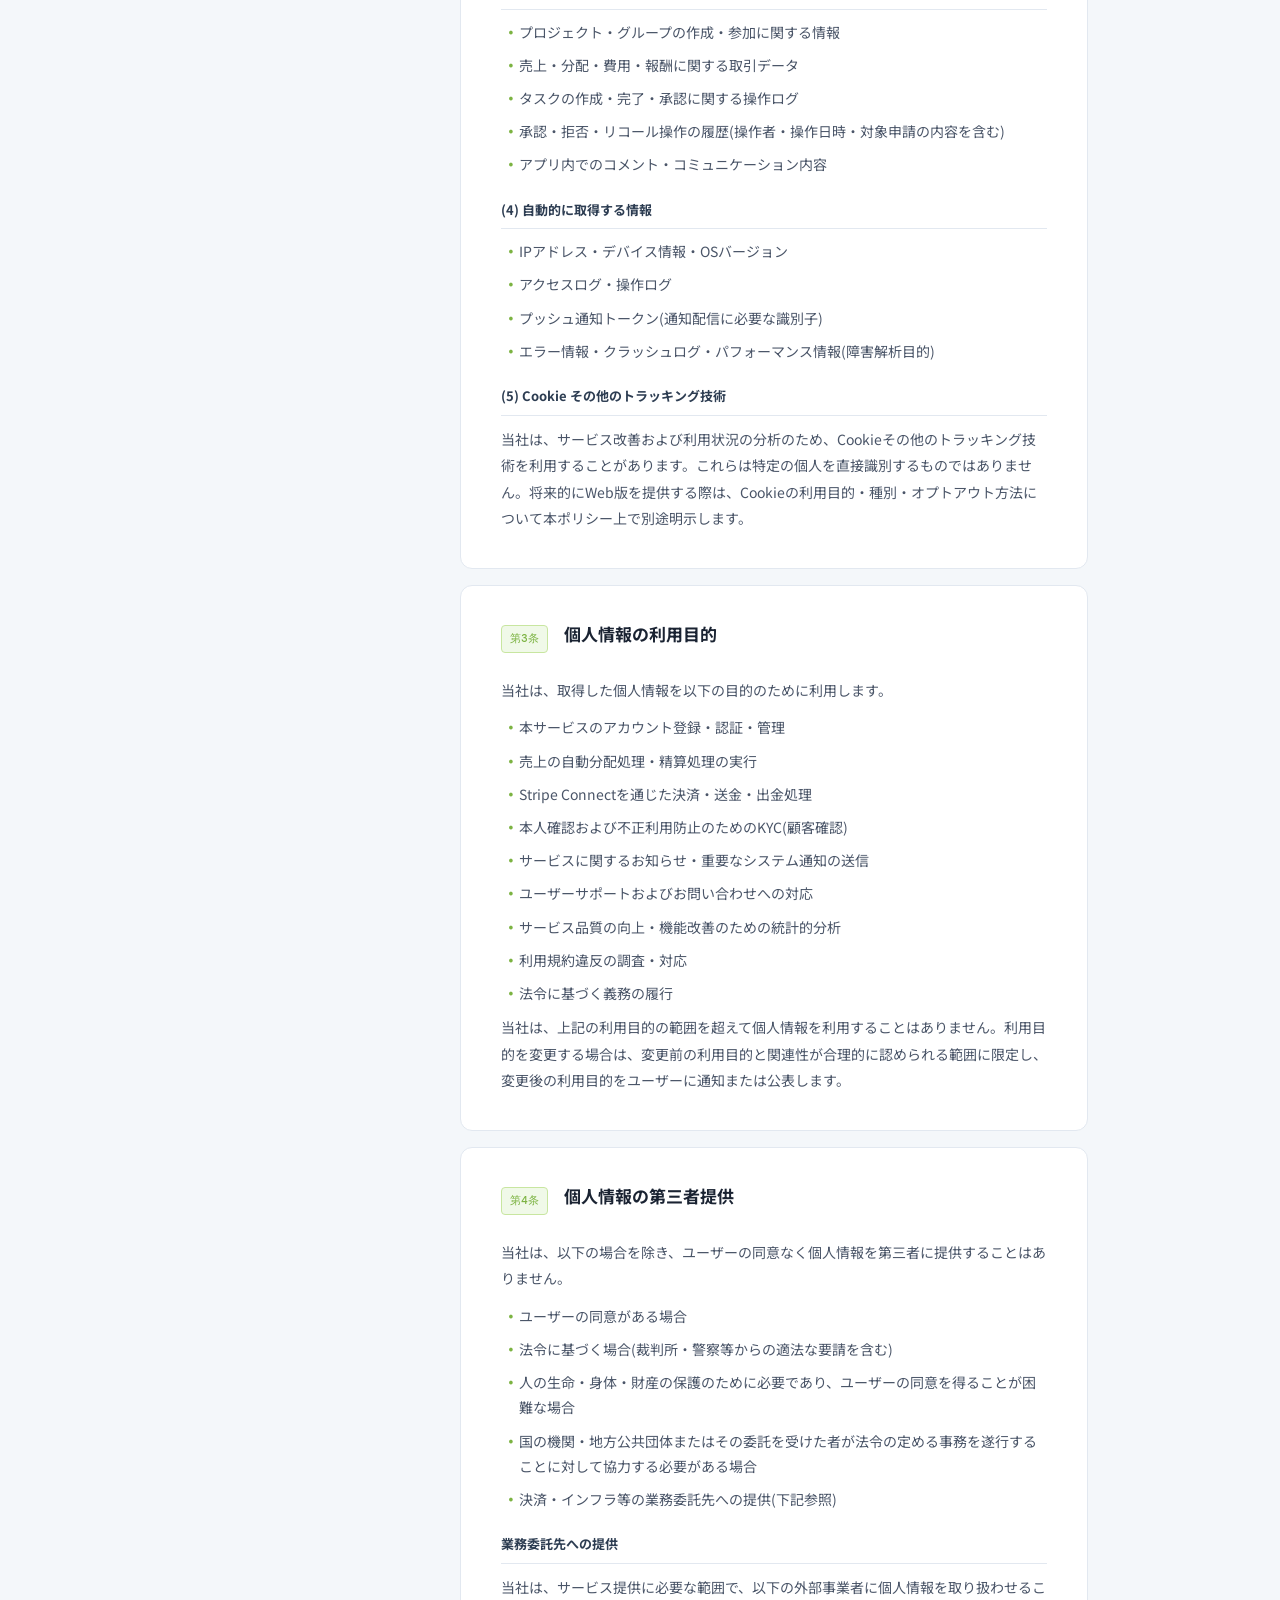
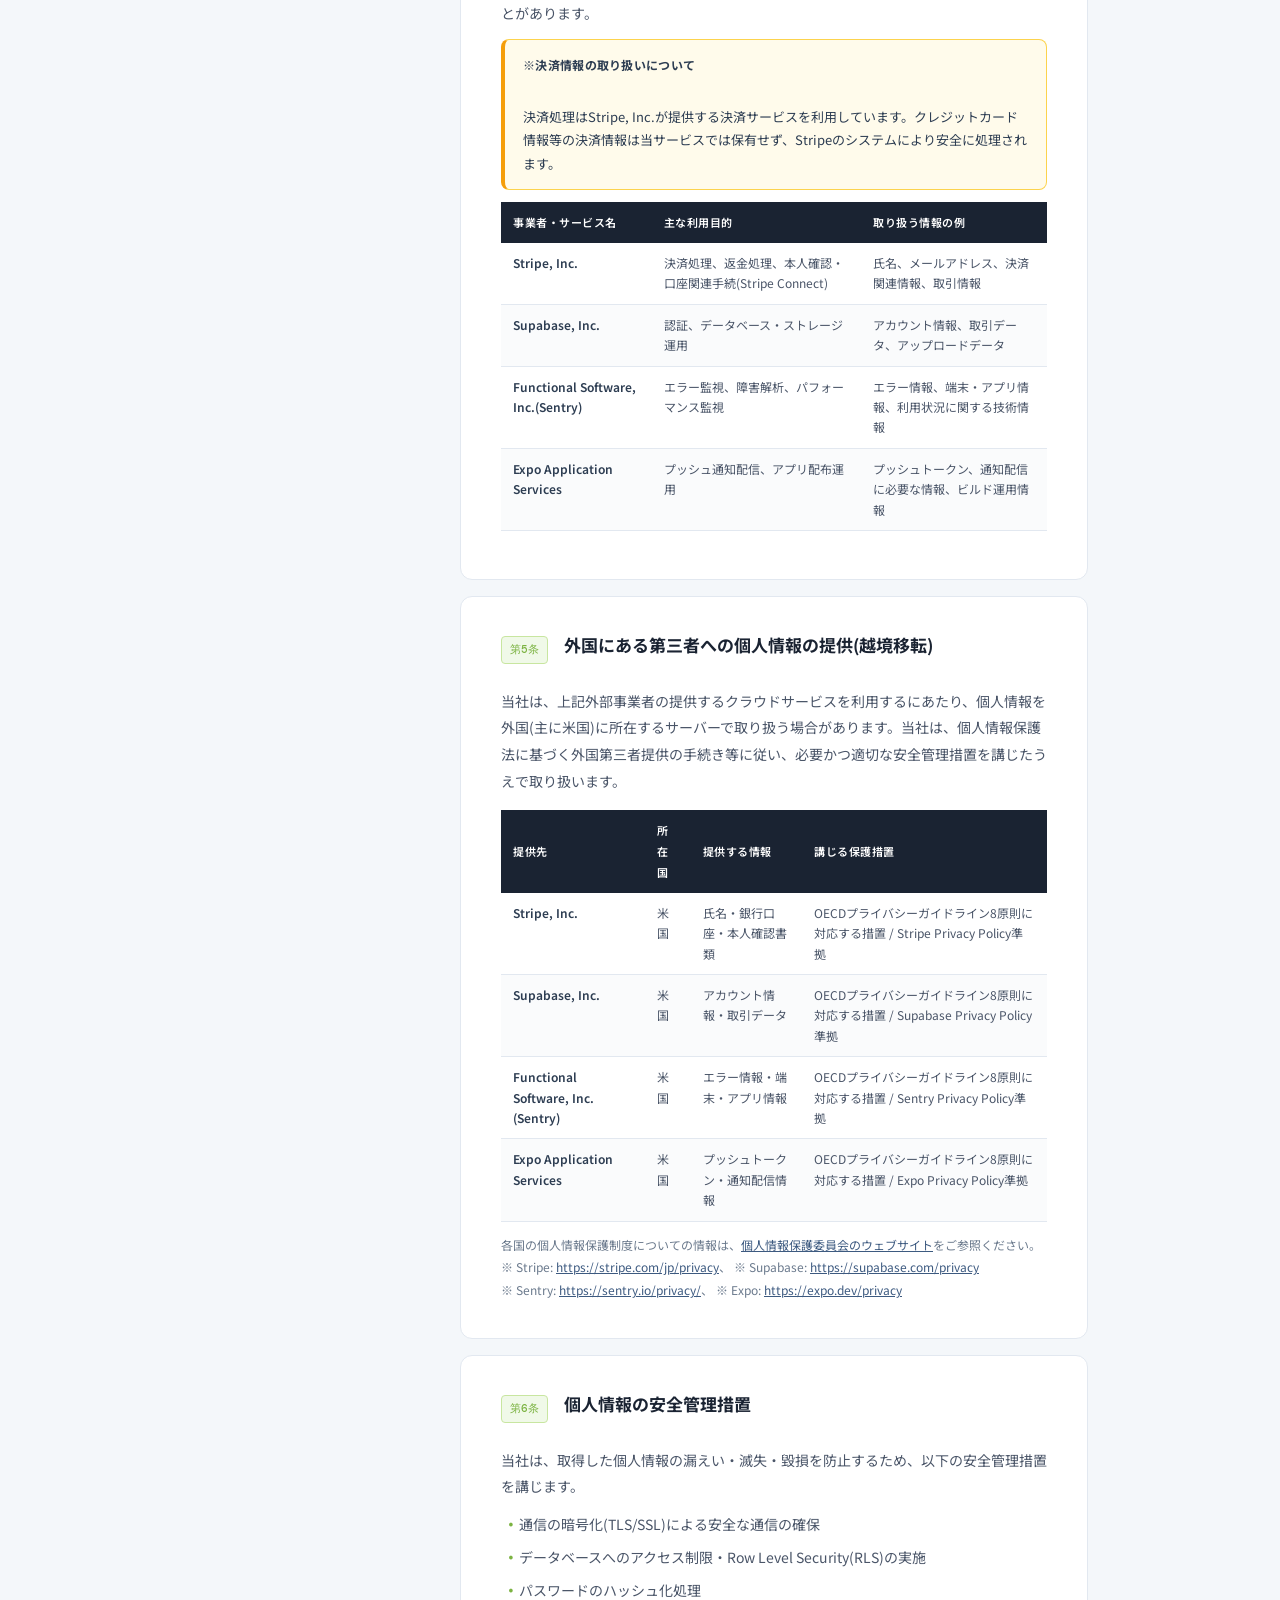
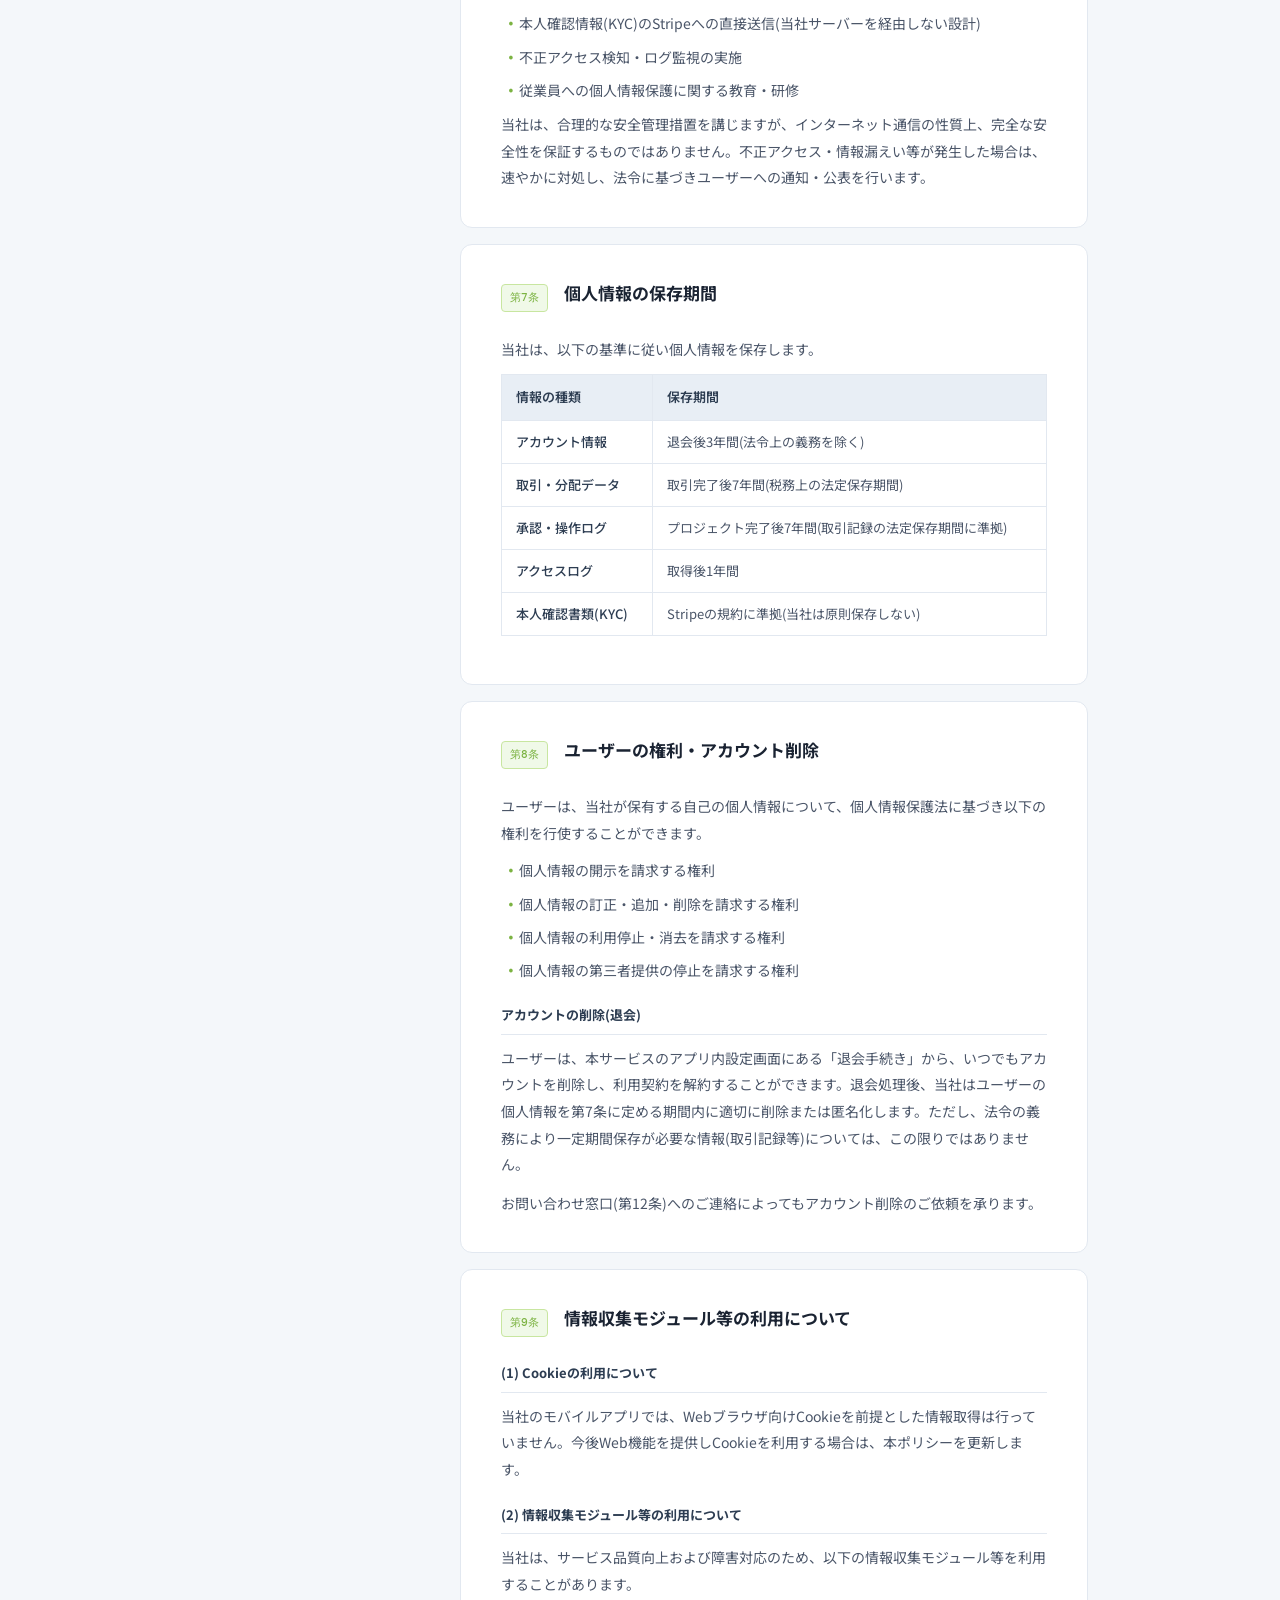
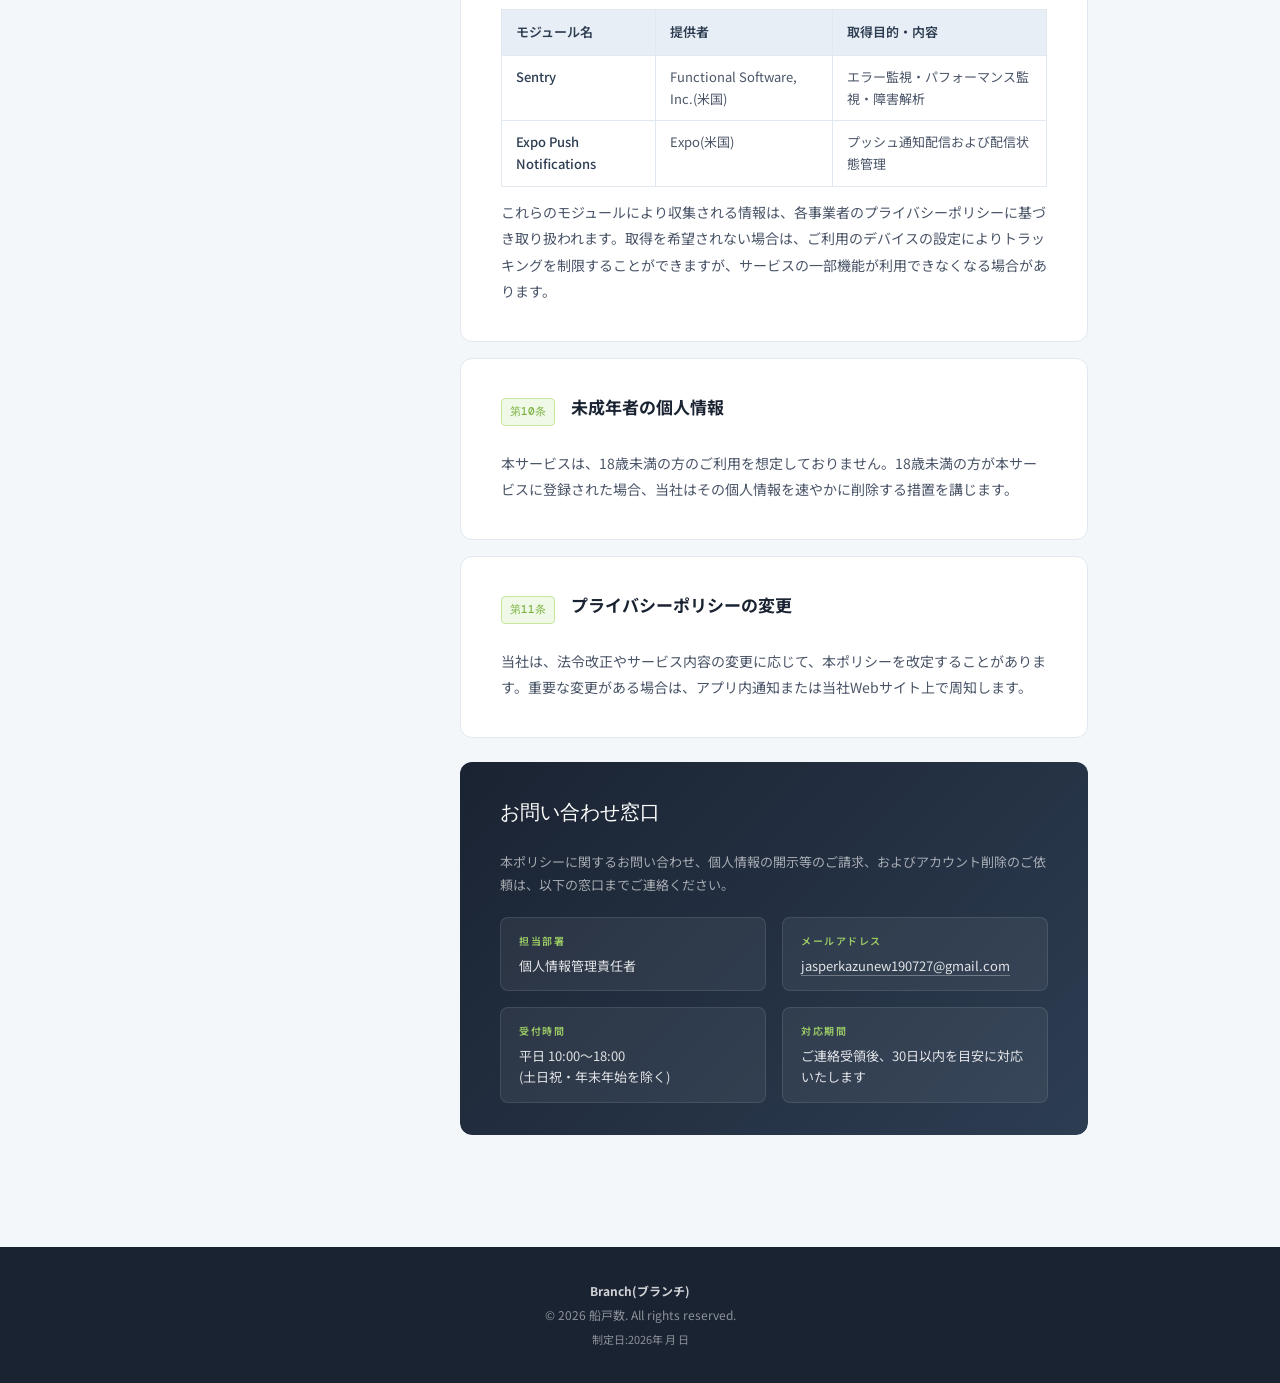
==== commit e4e42977: "Update last modified dates to 2026-03-06" ====
--- a/privacy.html
+++ b/privacy.html
@@ -1,12 +1,15 @@
 <!DOCTYPE html>
 <html lang="ja">
+
 <head>
   <meta charset="UTF-8">
   <meta name="viewport" content="width=device-width, initial-scale=1.0">
   <title>個人情報保護方針 | Branch</title>
   <link rel="icon" type="image/svg+xml" href="favicon.svg">
   <link rel="preconnect" href="https://fonts.googleapis.com">
-  <link href="https://fonts.googleapis.com/css2?family=Noto+Sans+JP:wght@300;400;500;700&family=DM+Serif+Display&family=DM+Mono:wght@400;500&display=swap" rel="stylesheet">
+  <link
+    href="https://fonts.googleapis.com/css2?family=Noto+Sans+JP:wght@300;400;500;700&family=DM+Serif+Display&family=DM+Mono:wght@400;500&display=swap"
+    rel="stylesheet">
   <style>
     :root {
       --bg: #F4F7FA;
@@ -24,9 +27,15 @@
       --text-sub: #4a5568;
     }
 
-    * { margin: 0; padding: 0; box-sizing: border-box; }
-
-    html { scroll-behavior: smooth; }
+    * {
+      margin: 0;
+      padding: 0;
+      box-sizing: border-box;
+    }
+
+    html {
+      scroll-behavior: smooth;
+    }
 
     body {
       font-family: 'Noto Sans JP', sans-serif;
@@ -102,7 +111,7 @@
       right: -10%;
       width: 500px;
       height: 500px;
-      background: radial-gradient(circle, rgba(156,204,101,0.12) 0%, transparent 70%);
+      background: radial-gradient(circle, rgba(156, 204, 101, 0.12) 0%, transparent 70%);
       pointer-events: none;
     }
 
@@ -113,7 +122,7 @@
       left: 40%;
       width: 300px;
       height: 300px;
-      background: radial-gradient(circle, rgba(61,90,128,0.4) 0%, transparent 70%);
+      background: radial-gradient(circle, rgba(61, 90, 128, 0.4) 0%, transparent 70%);
       pointer-events: none;
     }
 
@@ -155,7 +164,7 @@
 
     .hero-sub {
       font-size: 14px;
-      color: rgba(255,255,255,0.6);
+      color: rgba(255, 255, 255, 0.6);
       font-weight: 300;
     }
 
@@ -260,7 +269,7 @@
     }
 
     .section:hover {
-      box-shadow: 0 4px 24px rgba(26,35,50,0.06);
+      box-shadow: 0 4px 24px rgba(26, 35, 50, 0.06);
     }
 
     .section-header {
@@ -485,8 +494,8 @@
     }
 
     .contact-item {
-      background: rgba(255,255,255,0.06);
-      border: 1px solid rgba(255,255,255,0.1);
+      background: rgba(255, 255, 255, 0.06);
+      border: 1px solid rgba(255, 255, 255, 0.1);
       border-radius: 8px;
       padding: 14px 18px;
     }
@@ -502,20 +511,20 @@
 
     .contact-item-value {
       font-size: 13px;
-      color: rgba(255,255,255,0.85);
+      color: rgba(255, 255, 255, 0.85);
       line-height: 1.6;
     }
 
     .contact-item-value a {
-      color: rgba(255,255,255,0.85);
+      color: rgba(255, 255, 255, 0.85);
       text-decoration: none;
-      border-bottom: 1px solid rgba(255,255,255,0.3);
+      border-bottom: 1px solid rgba(255, 255, 255, 0.3);
     }
 
     /* Footer */
     footer {
       background: var(--navy);
-      color: rgba(255,255,255,0.5);
+      color: rgba(255, 255, 255, 0.5);
       text-align: center;
       padding: 32px;
       font-size: 12px;
@@ -523,7 +532,7 @@
     }
 
     footer strong {
-      color: rgba(255,255,255,0.8);
+      color: rgba(255, 255, 255, 0.8);
     }
 
     /* Responsive */
@@ -556,454 +565,489 @@
     }
   </style>
 </head>
+
 <body>
 
-<!-- Header -->
-<header>
-  <div class="header-inner">
-    <a href="index.html" class="logo">
-      <svg class="logo-icon" viewBox="0 0 100 100" fill="none" xmlns="http://www.w3.org/2000/svg">
-        <rect width="100" height="100" rx="22" fill="#F4F7FA"/>
-        <path d="M20 80 C30 60, 50 30, 80 20" stroke="url(#g)" stroke-width="14" stroke-linecap="round" fill="none"/>
-        <path d="M55 48 C62 38, 72 34, 78 28" stroke="#9CCC65" stroke-width="8" stroke-linecap="round" fill="none"/>
-        <defs>
-          <linearGradient id="g" x1="20" y1="80" x2="80" y2="20" gradientUnits="userSpaceOnUse">
-            <stop offset="0%" stop-color="#1a2332"/>
-            <stop offset="100%" stop-color="#6b7a8d"/>
-          </linearGradient>
-        </defs>
-      </svg>
-      <span class="logo-text">Branch</span>
-    </a>
-    <span class="header-badge">Privacy Policy</span>
+  <!-- Header -->
+  <header>
+    <div class="header-inner">
+      <a href="index.html" class="logo">
+        <svg class="logo-icon" viewBox="0 0 100 100" fill="none" xmlns="http://www.w3.org/2000/svg">
+          <rect width="100" height="100" rx="22" fill="#F4F7FA" />
+          <path d="M20 80 C30 60, 50 30, 80 20" stroke="url(#g)" stroke-width="14" stroke-linecap="round" fill="none" />
+          <path d="M55 48 C62 38, 72 34, 78 28" stroke="#9CCC65" stroke-width="8" stroke-linecap="round" fill="none" />
+          <defs>
+            <linearGradient id="g" x1="20" y1="80" x2="80" y2="20" gradientUnits="userSpaceOnUse">
+              <stop offset="0%" stop-color="#1a2332" />
+              <stop offset="100%" stop-color="#6b7a8d" />
+            </linearGradient>
+          </defs>
+        </svg>
+        <span class="logo-text">Branch</span>
+      </a>
+      <span class="header-badge">Privacy Policy</span>
+    </div>
+  </header>
+
+  <!-- Hero -->
+  <div class="hero">
+    <div class="hero-inner">
+      <div class="hero-eyebrow">Legal</div>
+      <h1>個人情報保護方針</h1>
+      <p class="hero-sub">Privacy Policy &nbsp;·&nbsp; 制定日:2026年3月6日 &nbsp;·&nbsp; 最終更新:2026年3月6日</p>
+    </div>
   </div>
-</header>
-
-<!-- Hero -->
-<div class="hero">
-  <div class="hero-inner">
-    <div class="hero-eyebrow">Legal</div>
-    <h1>個人情報保護方針</h1>
-    <p class="hero-sub">Privacy Policy &nbsp;·&nbsp; 制定日:2026年  月  日 &nbsp;·&nbsp; 最終更新:2026年  月  日</p>
-  </div>
-</div>
-
-<!-- Main Layout -->
-<div class="layout">
-
-  <!-- Sidebar TOC -->
-  <aside class="toc">
-    <div class="toc-label">目次</div>
-    <ul class="toc-list">
-      <li><a href="#sec1">第1条 事業者情報</a></li>
-      <li><a href="#sec2">第2条 取得する個人情報</a></li>
-      <li><a href="#sec3">第3条 利用目的</a></li>
-      <li><a href="#sec4">第4条 第三者提供</a></li>
-      <li><a href="#sec5">第5条 越境移転</a></li>
-      <li><a href="#sec6">第6条 安全管理措置</a></li>
-      <li><a href="#sec7">第7条 保存期間</a></li>
-      <li><a href="#sec8">第8条 ユーザーの権利</a></li>
-      <li><a href="#sec9">第9条 情報収集モジュール</a></li>
-      <li><a href="#sec10">第10条 未成年者</a></li>
-      <li><a href="#sec11">第11条 ポリシーの変更</a></li>
-      <li><a href="#sec12">第12条 お問い合わせ</a></li>
-    </ul>
-    <div class="toc-meta">
-      <strong>準拠法令</strong>
-      個人情報の保護に関する法律(個人情報保護法)・同施行令・同ガイドライン、および関連規定に基づき作成しています。
-    </div>
-  </aside>
-
-  <!-- Content -->
-  <main class="content">
-
-    <div class="intro-card">
-      Branch(以下「本サービス」)を運営する当社(以下「当社」)は、ユーザーの個人情報の保護を重要な責務と認識し、個人情報の保護に関する法律(以下「個人情報保護法」)をはじめとする関連法令を遵守し、以下のプライバシーポリシー(以下「本ポリシー」)に従い、適切な取り扱いを行います。
-    </div>
-
-    <article>
-
-      <!-- 第1条 -->
-      <section class="section" id="sec1">
-        <div class="section-header">
-          <span class="section-number">第1条</span>
-          <h2 class="section-title">事業者情報</h2>
-        </div>
-        <div class="section-body">
-          <table class="info-table">
-            <tr><th>サービス名</th><td>Branch(ブランチ)</td></tr>
-            <tr><th>事業者名・代表者</th><td>船戸数(個人事業主)</td></tr>
-            <tr><th>所在地</th><td>京都府京都市左京区吉田泉殿町41 キャッスル21 305号室</td></tr>
-            <tr><th>お問い合わせ窓口</th><td><a href="mailto:jasperkazunew190727@gmail.com" style="color:var(--accent)">jasperkazunew190727@gmail.com</a></td></tr>
-            <tr><th>個人情報管理責任者</th><td>船戸数</td></tr>
-          </table>
-        </div>
-      </section>
-
-      <!-- 第2条 -->
-      <section class="section" id="sec2">
-        <div class="section-header">
-          <span class="section-number">第2条</span>
-          <h2 class="section-title">取得する個人情報の種類</h2>
-        </div>
-        <div class="section-body">
-          <p>当社は、本サービスの提供にあたり、以下の個人情報を取得します。</p>
-
-          <div class="sub-heading">(1) アカウント登録時</div>
-          <ul class="policy-list">
-            <li>氏名(ふりがなを含む)</li>
-            <li>メールアドレス</li>
-            <li>パスワード(ハッシュ化して保存)</li>
-            <li>プロフィール画像(任意)</li>
-          </ul>
-
-          <div class="sub-heading">(2) Stripe Connect 連携・本人確認時</div>
-          <p>Stripe Connect(Expressアカウント)の利用登録の際、決済事業者Stripe, Inc.(米国)の求めに応じ、以下の情報を提供いただく場合があります。当該情報はStripeのプライバシーポリシーに従い、Stripeにより管理されます(詳細は第5条をご参照ください)。</p>
-          <ul class="policy-list">
-            <li>氏名・生年月日・住所(本人確認目的)</li>
-            <li>銀行口座情報(出金先の登録)</li>
-            <li>マイナンバーカード・運転免許証等の本人確認書類</li>
-            <li>電話番号</li>
-          </ul>
-
-          <div class="sub-heading">(3) サービス利用時</div>
-          <ul class="policy-list">
-            <li>プロジェクト・グループの作成・参加に関する情報</li>
-            <li>売上・分配・費用・報酬に関する取引データ</li>
-            <li>タスクの作成・完了・承認に関する操作ログ</li>
-            <li>承認・拒否・リコール操作の履歴(操作者・操作日時・対象申請の内容を含む)</li>
-            <li>アプリ内でのコメント・コミュニケーション内容</li>
-          </ul>
-
-          <div class="sub-heading">(4) 自動的に取得する情報</div>
-          <ul class="policy-list">
-            <li>IPアドレス・デバイス情報・OSバージョン</li>
-            <li>アクセスログ・操作ログ</li>
-            <li>プッシュ通知トークン(通知配信に必要な識別子)</li>
-            <li>エラー情報・クラッシュログ・パフォーマンス情報(障害解析目的)</li>
-          </ul>
-
-          <div class="sub-heading">(5) Cookie その他のトラッキング技術</div>
-          <p>当社は、サービス改善および利用状況の分析のため、Cookieその他のトラッキング技術を利用することがあります。これらは特定の個人を直接識別するものではありません。将来的にWeb版を提供する際は、Cookieの利用目的・種別・オプトアウト方法について本ポリシー上で別途明示します。</p>
-        </div>
-      </section>
-
-      <!-- 第3条 -->
-      <section class="section" id="sec3">
-        <div class="section-header">
-          <span class="section-number">第3条</span>
-          <h2 class="section-title">個人情報の利用目的</h2>
-        </div>
-        <div class="section-body">
-          <p>当社は、取得した個人情報を以下の目的のために利用します。</p>
-          <ul class="policy-list">
-            <li>本サービスのアカウント登録・認証・管理</li>
-            <li>売上の自動分配処理・精算処理の実行</li>
-            <li>Stripe Connectを通じた決済・送金・出金処理</li>
-            <li>本人確認および不正利用防止のためのKYC(顧客確認)</li>
-            <li>サービスに関するお知らせ・重要なシステム通知の送信</li>
-            <li>ユーザーサポートおよびお問い合わせへの対応</li>
-            <li>サービス品質の向上・機能改善のための統計的分析</li>
-            <li>利用規約違反の調査・対応</li>
-            <li>法令に基づく義務の履行</li>
-          </ul>
-          <p>当社は、上記の利用目的の範囲を超えて個人情報を利用することはありません。利用目的を変更する場合は、変更前の利用目的と関連性が合理的に認められる範囲に限定し、変更後の利用目的をユーザーに通知または公表します。</p>
-        </div>
-      </section>
-
-      <!-- 第4条 -->
-      <section class="section" id="sec4">
-        <div class="section-header">
-          <span class="section-number">第4条</span>
-          <h2 class="section-title">個人情報の第三者提供</h2>
-        </div>
-        <div class="section-body">
-          <p>当社は、以下の場合を除き、ユーザーの同意なく個人情報を第三者に提供することはありません。</p>
-          <ul class="policy-list">
-            <li>ユーザーの同意がある場合</li>
-            <li>法令に基づく場合(裁判所・警察等からの適法な要請を含む)</li>
-            <li>人の生命・身体・財産の保護のために必要であり、ユーザーの同意を得ることが困難な場合</li>
-            <li>国の機関・地方公共団体またはその委託を受けた者が法令の定める事務を遂行することに対して協力する必要がある場合</li>
-            <li>決済・インフラ等の業務委託先への提供(下記参照)</li>
-          </ul>
-
-          <div class="sub-heading">業務委託先への提供</div>
-          <p>当社は、サービス提供に必要な範囲で、以下の外部事業者に個人情報を取り扱わせることがあります。</p>
-
-          <div class="notice-box">
-            <strong>※決済情報の取り扱いについて</strong><br>
-            決済処理はStripe, Inc.が提供する決済サービスを利用しています。クレジットカード情報等の決済情報は当サービスでは保有せず、Stripeのシステムにより安全に処理されます。
-          </div>
-          <table class="provider-table">
-            <thead>
+
+  <!-- Main Layout -->
+  <div class="layout">
+
+    <!-- Sidebar TOC -->
+    <aside class="toc">
+      <div class="toc-label">目次</div>
+      <ul class="toc-list">
+        <li><a href="#sec1">第1条 事業者情報</a></li>
+        <li><a href="#sec2">第2条 取得する個人情報</a></li>
+        <li><a href="#sec3">第3条 利用目的</a></li>
+        <li><a href="#sec4">第4条 第三者提供</a></li>
+        <li><a href="#sec5">第5条 越境移転</a></li>
+        <li><a href="#sec6">第6条 安全管理措置</a></li>
+        <li><a href="#sec7">第7条 保存期間</a></li>
+        <li><a href="#sec8">第8条 ユーザーの権利</a></li>
+        <li><a href="#sec9">第9条 情報収集モジュール</a></li>
+        <li><a href="#sec10">第10条 未成年者</a></li>
+        <li><a href="#sec11">第11条 ポリシーの変更</a></li>
+        <li><a href="#sec12">第12条 お問い合わせ</a></li>
+      </ul>
+      <div class="toc-meta">
+        <strong>準拠法令</strong>
+        個人情報の保護に関する法律(個人情報保護法)・同施行令・同ガイドライン、および関連規定に基づき作成しています。
+      </div>
+    </aside>
+
+    <!-- Content -->
+    <main class="content">
+
+      <div class="intro-card">
+        Branch(以下「本サービス」)を運営する当社(以下「当社」)は、ユーザーの個人情報の保護を重要な責務と認識し、個人情報の保護に関する法律(以下「個人情報保護法」)をはじめとする関連法令を遵守し、以下のプライバシーポリシー(以下「本ポリシー」)に従い、適切な取り扱いを行います。
+      </div>
+
+      <article>
+
+        <!-- 第1条 -->
+        <section class="section" id="sec1">
+          <div class="section-header">
+            <span class="section-number">第1条</span>
+            <h2 class="section-title">事業者情報</h2>
+          </div>
+          <div class="section-body">
+            <table class="info-table">
               <tr>
-                <th>事業者・サービス名</th>
-                <th>主な利用目的</th>
-                <th>取り扱う情報の例</th>
-              </tr>
-            </thead>
-            <tbody>
-              <tr>
-                <td>Stripe, Inc.</td>
-                <td>決済処理、返金処理、本人確認・口座関連手続(Stripe Connect)</td>
-                <td>氏名、メールアドレス、決済関連情報、取引情報</td>
+                <th>サービス名</th>
+                <td>Branch(ブランチ)</td>
               </tr>
               <tr>
-                <td>Supabase, Inc.</td>
-                <td>認証、データベース・ストレージ運用</td>
-                <td>アカウント情報、取引データ、アップロードデータ</td>
+                <th>事業者名・代表者</th>
+                <td>船戸数(個人事業主)</td>
               </tr>
               <tr>
-                <td>Functional Software, Inc.(Sentry)</td>
-                <td>エラー監視、障害解析、パフォーマンス監視</td>
-                <td>エラー情報、端末・アプリ情報、利用状況に関する技術情報</td>
+                <th>所在地</th>
+                <td>京都府京都市左京区吉田泉殿町41 キャッスル21 305号室</td>
               </tr>
               <tr>
-                <td>Expo Application Services</td>
-                <td>プッシュ通知配信、アプリ配布運用</td>
-                <td>プッシュトークン、通知配信に必要な情報、ビルド運用情報</td>
-              </tr>
-            </tbody>
-          </table>
-        </div>
-      </section>
-
-      <!-- 第5条 -->
-      <section class="section" id="sec5">
-        <div class="section-header">
-          <span class="section-number">第5条</span>
-          <h2 class="section-title">外国にある第三者への個人情報の提供(越境移転)</h2>
-        </div>
-        <div class="section-body">
-          <p>当社は、上記外部事業者の提供するクラウドサービスを利用するにあたり、個人情報を外国(主に米国)に所在するサーバーで取り扱う場合があります。当社は、個人情報保護法に基づく外国第三者提供の手続き等に従い、必要かつ適切な安全管理措置を講じたうえで取り扱います。</p>
-          <table class="provider-table" style="margin-top:16px">
-            <thead>
-              <tr>
-                <th>提供先</th>
-                <th>所在国</th>
-                <th>提供する情報</th>
-                <th>講じる保護措置</th>
-              </tr>
-            </thead>
-            <tbody>
-              <tr>
-                <td>Stripe, Inc.</td>
-                <td>米国</td>
-                <td>氏名・銀行口座・本人確認書類</td>
-                <td>OECDプライバシーガイドライン8原則に対応する措置 / Stripe Privacy Policy準拠</td>
+                <th>お問い合わせ窓口</th>
+                <td><a href="mailto:jasperkazunew190727@gmail.com"
+                    style="color:var(--accent)">jasperkazunew190727@gmail.com</a></td>
               </tr>
               <tr>
-                <td>Supabase, Inc.</td>
-                <td>米国</td>
-                <td>アカウント情報・取引データ</td>
-                <td>OECDプライバシーガイドライン8原則に対応する措置 / Supabase Privacy Policy準拠</td>
+                <th>個人情報管理責任者</th>
+                <td>船戸数</td>
               </tr>
-              <tr>
-                <td>Functional Software, Inc.(Sentry)</td>
-                <td>米国</td>
-                <td>エラー情報・端末・アプリ情報</td>
-                <td>OECDプライバシーガイドライン8原則に対応する措置 / Sentry Privacy Policy準拠</td>
-              </tr>
-              <tr>
-                <td>Expo Application Services</td>
-                <td>米国</td>
-                <td>プッシュトークン・通知配信情報</td>
-                <td>OECDプライバシーガイドライン8原則に対応する措置 / Expo Privacy Policy準拠</td>
-              </tr>
-            </tbody>
-          </table>
-          <p style="margin-top:12px; font-size:12px; color:var(--gray)">
-            各国の個人情報保護制度についての情報は、<a href="https://www.ppc.go.jp/" target="_blank" style="color:var(--accent)">個人情報保護委員会のウェブサイト</a>をご参照ください。<br>
-            ※ Stripe: <a href="https://stripe.com/jp/privacy" target="_blank" style="color:var(--accent)">https://stripe.com/jp/privacy</a>、
-            ※ Supabase: <a href="https://supabase.com/privacy" target="_blank" style="color:var(--accent)">https://supabase.com/privacy</a><br>
-            ※ Sentry: <a href="https://sentry.io/privacy/" target="_blank" style="color:var(--accent)">https://sentry.io/privacy/</a>、
-            ※ Expo: <a href="https://expo.dev/privacy" target="_blank" style="color:var(--accent)">https://expo.dev/privacy</a>
-          </p>
-        </div>
-      </section>
-
-      <!-- 第6条 -->
-      <section class="section" id="sec6">
-        <div class="section-header">
-          <span class="section-number">第6条</span>
-          <h2 class="section-title">個人情報の安全管理措置</h2>
-        </div>
-        <div class="section-body">
-          <p>当社は、取得した個人情報の漏えい・滅失・毀損を防止するため、以下の安全管理措置を講じます。</p>
-          <ul class="policy-list">
-            <li>通信の暗号化(TLS/SSL)による安全な通信の確保</li>
-            <li>データベースへのアクセス制限・Row Level Security(RLS)の実施</li>
-            <li>パスワードのハッシュ化処理</li>
-            <li>本人確認情報(KYC)のStripeへの直接送信(当社サーバーを経由しない設計)</li>
-            <li>不正アクセス検知・ログ監視の実施</li>
-            <li>従業員への個人情報保護に関する教育・研修</li>
-          </ul>
-          <p>当社は、合理的な安全管理措置を講じますが、インターネット通信の性質上、完全な安全性を保証するものではありません。不正アクセス・情報漏えい等が発生した場合は、速やかに対処し、法令に基づきユーザーへの通知・公表を行います。</p>
-        </div>
-      </section>
-
-      <!-- 第7条 -->
-      <section class="section" id="sec7">
-        <div class="section-header">
-          <span class="section-number">第7条</span>
-          <h2 class="section-title">個人情報の保存期間</h2>
-        </div>
-        <div class="section-body">
-          <p>当社は、以下の基準に従い個人情報を保存します。</p>
-          <table class="retention-table">
-            <thead>
-              <tr>
-                <th>情報の種類</th>
-                <th>保存期間</th>
-              </tr>
-            </thead>
-            <tbody>
-              <tr>
-                <td>アカウント情報</td>
-                <td>退会後3年間(法令上の義務を除く)</td>
-              </tr>
-              <tr>
-                <td>取引・分配データ</td>
-                <td>取引完了後7年間(税務上の法定保存期間)</td>
-              </tr>
-              <tr>
-                <td>承認・操作ログ</td>
-                <td>プロジェクト完了後7年間(取引記録の法定保存期間に準拠)</td>
-              </tr>
-              <tr>
-                <td>アクセスログ</td>
-                <td>取得後1年間</td>
-              </tr>
-              <tr>
-                <td>本人確認書類(KYC)</td>
-                <td>Stripeの規約に準拠(当社は原則保存しない)</td>
-              </tr>
-            </tbody>
-          </table>
-        </div>
-      </section>
-
-      <!-- 第8条 -->
-      <section class="section" id="sec8">
-        <div class="section-header">
-          <span class="section-number">第8条</span>
-          <h2 class="section-title">ユーザーの権利・アカウント削除</h2>
-        </div>
-        <div class="section-body">
-          <p>ユーザーは、当社が保有する自己の個人情報について、個人情報保護法に基づき以下の権利を行使することができます。</p>
-          <ul class="policy-list">
-            <li>個人情報の開示を請求する権利</li>
-            <li>個人情報の訂正・追加・削除を請求する権利</li>
-            <li>個人情報の利用停止・消去を請求する権利</li>
-            <li>個人情報の第三者提供の停止を請求する権利</li>
-          </ul>
-
-          <div class="sub-heading">アカウントの削除(退会)</div>
-          <p>ユーザーは、本サービスのアプリ内設定画面にある「退会手続き」から、いつでもアカウントを削除し、利用契約を解約することができます。退会処理後、当社はユーザーの個人情報を第7条に定める期間内に適切に削除または匿名化します。ただし、法令の義務により一定期間保存が必要な情報(取引記録等)については、この限りではありません。</p>
-          <p>お問い合わせ窓口(第12条)へのご連絡によってもアカウント削除のご依頼を承ります。</p>
-        </div>
-      </section>
-
-      <!-- 第9条 -->
-      <section class="section" id="sec9">
-        <div class="section-header">
-          <span class="section-number">第9条</span>
-          <h2 class="section-title">情報収集モジュール等の利用について</h2>
-        </div>
-        <div class="section-body">
-          <div class="sub-heading">(1) Cookieの利用について</div>
-          <p>当社のモバイルアプリでは、Webブラウザ向けCookieを前提とした情報取得は行っていません。今後Web機能を提供しCookieを利用する場合は、本ポリシーを更新します。</p>
-
-          <div class="sub-heading">(2) 情報収集モジュール等の利用について</div>
-          <p>当社は、サービス品質向上および障害対応のため、以下の情報収集モジュール等を利用することがあります。</p>
-          <table class="retention-table">
-            <thead>
-              <tr>
-                <th>モジュール名</th>
-                <th>提供者</th>
-                <th>取得目的・内容</th>
-              </tr>
-            </thead>
-            <tbody>
-              <tr>
-                <td>Sentry</td>
-                <td>Functional Software, Inc.(米国)</td>
-                <td>エラー監視・パフォーマンス監視・障害解析</td>
-              </tr>
-              <tr>
-                <td>Expo Push Notifications</td>
-                <td>Expo(米国)</td>
-                <td>プッシュ通知配信および配信状態管理</td>
-              </tr>
-            </tbody>
-          </table>
-          <p style="margin-top:12px">これらのモジュールにより収集される情報は、各事業者のプライバシーポリシーに基づき取り扱われます。取得を希望されない場合は、ご利用のデバイスの設定によりトラッキングを制限することができますが、サービスの一部機能が利用できなくなる場合があります。</p>
-        </div>
-      </section>
-
-      <!-- 第10条 -->
-      <section class="section" id="sec10">
-        <div class="section-header">
-          <span class="section-number">第10条</span>
-          <h2 class="section-title">未成年者の個人情報</h2>
-        </div>
-        <div class="section-body">
-          <p>本サービスは、18歳未満の方のご利用を想定しておりません。18歳未満の方が本サービスに登録された場合、当社はその個人情報を速やかに削除する措置を講じます。</p>
-        </div>
-      </section>
-
-      <!-- 第11条 -->
-      <section class="section" id="sec11">
-        <div class="section-header">
-          <span class="section-number">第11条</span>
-          <h2 class="section-title">プライバシーポリシーの変更</h2>
-        </div>
-        <div class="section-body">
-          <p>当社は、法令改正やサービス内容の変更に応じて、本ポリシーを改定することがあります。重要な変更がある場合は、アプリ内通知または当社Webサイト上で周知します。</p>
-        </div>
-      </section>
-
-      <!-- 第12条 -->
-      <section class="section" id="sec12" style="padding:0; overflow:hidden; border:none; background:transparent;">
-        <div class="contact-box">
-          <div class="contact-title">お問い合わせ窓口</div>
-          <p style="color:rgba(255,255,255,0.6); font-size:13px; margin-bottom:20px; line-height:1.8">
-            本ポリシーに関するお問い合わせ、個人情報の開示等のご請求、およびアカウント削除のご依頼は、以下の窓口までご連絡ください。
-          </p>
-          <div class="contact-grid">
-            <div class="contact-item">
-              <div class="contact-item-label">担当部署</div>
-              <div class="contact-item-value">個人情報管理責任者</div>
+            </table>
+          </div>
+        </section>
+
+        <!-- 第2条 -->
+        <section class="section" id="sec2">
+          <div class="section-header">
+            <span class="section-number">第2条</span>
+            <h2 class="section-title">取得する個人情報の種類</h2>
+          </div>
+          <div class="section-body">
+            <p>当社は、本サービスの提供にあたり、以下の個人情報を取得します。</p>
+
+            <div class="sub-heading">(1) アカウント登録時</div>
+            <ul class="policy-list">
+              <li>氏名(ふりがなを含む)</li>
+              <li>メールアドレス</li>
+              <li>パスワード(ハッシュ化して保存)</li>
+              <li>プロフィール画像(任意)</li>
+            </ul>
+
+            <div class="sub-heading">(2) Stripe Connect 連携・本人確認時</div>
+            <p>Stripe Connect(Expressアカウント)の利用登録の際、決済事業者Stripe,
+              Inc.(米国)の求めに応じ、以下の情報を提供いただく場合があります。当該情報はStripeのプライバシーポリシーに従い、Stripeにより管理されます(詳細は第5条をご参照ください)。</p>
+            <ul class="policy-list">
+              <li>氏名・生年月日・住所(本人確認目的)</li>
+              <li>銀行口座情報(出金先の登録)</li>
+              <li>マイナンバーカード・運転免許証等の本人確認書類</li>
+              <li>電話番号</li>
+            </ul>
+
+            <div class="sub-heading">(3) サービス利用時</div>
+            <ul class="policy-list">
+              <li>プロジェクト・グループの作成・参加に関する情報</li>
+              <li>売上・分配・費用・報酬に関する取引データ</li>
+              <li>タスクの作成・完了・承認に関する操作ログ</li>
+              <li>承認・拒否・リコール操作の履歴(操作者・操作日時・対象申請の内容を含む)</li>
+              <li>アプリ内でのコメント・コミュニケーション内容</li>
+            </ul>
+
+            <div class="sub-heading">(4) 自動的に取得する情報</div>
+            <ul class="policy-list">
+              <li>IPアドレス・デバイス情報・OSバージョン</li>
+              <li>アクセスログ・操作ログ</li>
+              <li>プッシュ通知トークン(通知配信に必要な識別子)</li>
+              <li>エラー情報・クラッシュログ・パフォーマンス情報(障害解析目的)</li>
+            </ul>
+
+            <div class="sub-heading">(5) Cookie その他のトラッキング技術</div>
+            <p>
+              当社は、サービス改善および利用状況の分析のため、Cookieその他のトラッキング技術を利用することがあります。これらは特定の個人を直接識別するものではありません。将来的にWeb版を提供する際は、Cookieの利用目的・種別・オプトアウト方法について本ポリシー上で別途明示します。
+            </p>
+          </div>
+        </section>
+
+        <!-- 第3条 -->
+        <section class="section" id="sec3">
+          <div class="section-header">
+            <span class="section-number">第3条</span>
+            <h2 class="section-title">個人情報の利用目的</h2>
+          </div>
+          <div class="section-body">
+            <p>当社は、取得した個人情報を以下の目的のために利用します。</p>
+            <ul class="policy-list">
+              <li>本サービスのアカウント登録・認証・管理</li>
+              <li>売上の自動分配処理・精算処理の実行</li>
+              <li>Stripe Connectを通じた決済・送金・出金処理</li>
+              <li>本人確認および不正利用防止のためのKYC(顧客確認)</li>
+              <li>サービスに関するお知らせ・重要なシステム通知の送信</li>
+              <li>ユーザーサポートおよびお問い合わせへの対応</li>
+              <li>サービス品質の向上・機能改善のための統計的分析</li>
+              <li>利用規約違反の調査・対応</li>
+              <li>法令に基づく義務の履行</li>
+            </ul>
+            <p>当社は、上記の利用目的の範囲を超えて個人情報を利用することはありません。利用目的を変更する場合は、変更前の利用目的と関連性が合理的に認められる範囲に限定し、変更後の利用目的をユーザーに通知または公表します。
+            </p>
+          </div>
+        </section>
+
+        <!-- 第4条 -->
+        <section class="section" id="sec4">
+          <div class="section-header">
+            <span class="section-number">第4条</span>
+            <h2 class="section-title">個人情報の第三者提供</h2>
+          </div>
+          <div class="section-body">
+            <p>当社は、以下の場合を除き、ユーザーの同意なく個人情報を第三者に提供することはありません。</p>
+            <ul class="policy-list">
+              <li>ユーザーの同意がある場合</li>
+              <li>法令に基づく場合(裁判所・警察等からの適法な要請を含む)</li>
+              <li>人の生命・身体・財産の保護のために必要であり、ユーザーの同意を得ることが困難な場合</li>
+              <li>国の機関・地方公共団体またはその委託を受けた者が法令の定める事務を遂行することに対して協力する必要がある場合</li>
+              <li>決済・インフラ等の業務委託先への提供(下記参照)</li>
+            </ul>
+
+            <div class="sub-heading">業務委託先への提供</div>
+            <p>当社は、サービス提供に必要な範囲で、以下の外部事業者に個人情報を取り扱わせることがあります。</p>
+
+            <div class="notice-box">
+              <strong>※決済情報の取り扱いについて</strong><br>
+              決済処理はStripe, Inc.が提供する決済サービスを利用しています。クレジットカード情報等の決済情報は当サービスでは保有せず、Stripeのシステムにより安全に処理されます。
             </div>
-            <div class="contact-item">
-              <div class="contact-item-label">メールアドレス</div>
-              <div class="contact-item-value">
-                <a href="mailto:jasperkazunew190727@gmail.com">jasperkazunew190727@gmail.com</a>
+            <table class="provider-table">
+              <thead>
+                <tr>
+                  <th>事業者・サービス名</th>
+                  <th>主な利用目的</th>
+                  <th>取り扱う情報の例</th>
+                </tr>
+              </thead>
+              <tbody>
+                <tr>
+                  <td>Stripe, Inc.</td>
+                  <td>決済処理、返金処理、本人確認・口座関連手続(Stripe Connect)</td>
+                  <td>氏名、メールアドレス、決済関連情報、取引情報</td>
+                </tr>
+                <tr>
+                  <td>Supabase, Inc.</td>
+                  <td>認証、データベース・ストレージ運用</td>
+                  <td>アカウント情報、取引データ、アップロードデータ</td>
+                </tr>
+                <tr>
+                  <td>Functional Software, Inc.(Sentry)</td>
+                  <td>エラー監視、障害解析、パフォーマンス監視</td>
+                  <td>エラー情報、端末・アプリ情報、利用状況に関する技術情報</td>
+                </tr>
+                <tr>
+                  <td>Expo Application Services</td>
+                  <td>プッシュ通知配信、アプリ配布運用</td>
+                  <td>プッシュトークン、通知配信に必要な情報、ビルド運用情報</td>
+                </tr>
+              </tbody>
+            </table>
+          </div>
+        </section>
+
+        <!-- 第5条 -->
+        <section class="section" id="sec5">
+          <div class="section-header">
+            <span class="section-number">第5条</span>
+            <h2 class="section-title">外国にある第三者への個人情報の提供(越境移転)</h2>
+          </div>
+          <div class="section-body">
+            <p>
+              当社は、上記外部事業者の提供するクラウドサービスを利用するにあたり、個人情報を外国(主に米国)に所在するサーバーで取り扱う場合があります。当社は、個人情報保護法に基づく外国第三者提供の手続き等に従い、必要かつ適切な安全管理措置を講じたうえで取り扱います。
+            </p>
+            <table class="provider-table" style="margin-top:16px">
+              <thead>
+                <tr>
+                  <th>提供先</th>
+                  <th>所在国</th>
+                  <th>提供する情報</th>
+                  <th>講じる保護措置</th>
+                </tr>
+              </thead>
+              <tbody>
+                <tr>
+                  <td>Stripe, Inc.</td>
+                  <td>米国</td>
+                  <td>氏名・銀行口座・本人確認書類</td>
+                  <td>OECDプライバシーガイドライン8原則に対応する措置 / Stripe Privacy Policy準拠</td>
+                </tr>
+                <tr>
+                  <td>Supabase, Inc.</td>
+                  <td>米国</td>
+                  <td>アカウント情報・取引データ</td>
+                  <td>OECDプライバシーガイドライン8原則に対応する措置 / Supabase Privacy Policy準拠</td>
+                </tr>
+                <tr>
+                  <td>Functional Software, Inc.(Sentry)</td>
+                  <td>米国</td>
+                  <td>エラー情報・端末・アプリ情報</td>
+                  <td>OECDプライバシーガイドライン8原則に対応する措置 / Sentry Privacy Policy準拠</td>
+                </tr>
+                <tr>
+                  <td>Expo Application Services</td>
+                  <td>米国</td>
+                  <td>プッシュトークン・通知配信情報</td>
+                  <td>OECDプライバシーガイドライン8原則に対応する措置 / Expo Privacy Policy準拠</td>
+                </tr>
+              </tbody>
+            </table>
+            <p style="margin-top:12px; font-size:12px; color:var(--gray)">
+              各国の個人情報保護制度についての情報は、<a href="https://www.ppc.go.jp/" target="_blank"
+                style="color:var(--accent)">個人情報保護委員会のウェブサイト</a>をご参照ください。<br>
+              ※ Stripe: <a href="https://stripe.com/jp/privacy" target="_blank"
+                style="color:var(--accent)">https://stripe.com/jp/privacy</a>、
+              ※ Supabase: <a href="https://supabase.com/privacy" target="_blank"
+                style="color:var(--accent)">https://supabase.com/privacy</a><br>
+              ※ Sentry: <a href="https://sentry.io/privacy/" target="_blank"
+                style="color:var(--accent)">https://sentry.io/privacy/</a>、
+              ※ Expo: <a href="https://expo.dev/privacy" target="_blank"
+                style="color:var(--accent)">https://expo.dev/privacy</a>
+            </p>
+          </div>
+        </section>
+
+        <!-- 第6条 -->
+        <section class="section" id="sec6">
+          <div class="section-header">
+            <span class="section-number">第6条</span>
+            <h2 class="section-title">個人情報の安全管理措置</h2>
+          </div>
+          <div class="section-body">
+            <p>当社は、取得した個人情報の漏えい・滅失・毀損を防止するため、以下の安全管理措置を講じます。</p>
+            <ul class="policy-list">
+              <li>通信の暗号化(TLS/SSL)による安全な通信の確保</li>
+              <li>データベースへのアクセス制限・Row Level Security(RLS)の実施</li>
+              <li>パスワードのハッシュ化処理</li>
+              <li>本人確認情報(KYC)のStripeへの直接送信(当社サーバーを経由しない設計)</li>
+              <li>不正アクセス検知・ログ監視の実施</li>
+              <li>従業員への個人情報保護に関する教育・研修</li>
+            </ul>
+            <p>
+              当社は、合理的な安全管理措置を講じますが、インターネット通信の性質上、完全な安全性を保証するものではありません。不正アクセス・情報漏えい等が発生した場合は、速やかに対処し、法令に基づきユーザーへの通知・公表を行います。
+            </p>
+          </div>
+        </section>
+
+        <!-- 第7条 -->
+        <section class="section" id="sec7">
+          <div class="section-header">
+            <span class="section-number">第7条</span>
+            <h2 class="section-title">個人情報の保存期間</h2>
+          </div>
+          <div class="section-body">
+            <p>当社は、以下の基準に従い個人情報を保存します。</p>
+            <table class="retention-table">
+              <thead>
+                <tr>
+                  <th>情報の種類</th>
+                  <th>保存期間</th>
+                </tr>
+              </thead>
+              <tbody>
+                <tr>
+                  <td>アカウント情報</td>
+                  <td>退会後3年間(法令上の義務を除く)</td>
+                </tr>
+                <tr>
+                  <td>取引・分配データ</td>
+                  <td>取引完了後7年間(税務上の法定保存期間)</td>
+                </tr>
+                <tr>
+                  <td>承認・操作ログ</td>
+                  <td>プロジェクト完了後7年間(取引記録の法定保存期間に準拠)</td>
+                </tr>
+                <tr>
+                  <td>アクセスログ</td>
+                  <td>取得後1年間</td>
+                </tr>
+                <tr>
+                  <td>本人確認書類(KYC)</td>
+                  <td>Stripeの規約に準拠(当社は原則保存しない)</td>
+                </tr>
+              </tbody>
+            </table>
+          </div>
+        </section>
+
+        <!-- 第8条 -->
+        <section class="section" id="sec8">
+          <div class="section-header">
+            <span class="section-number">第8条</span>
+            <h2 class="section-title">ユーザーの権利・アカウント削除</h2>
+          </div>
+          <div class="section-body">
+            <p>ユーザーは、当社が保有する自己の個人情報について、個人情報保護法に基づき以下の権利を行使することができます。</p>
+            <ul class="policy-list">
+              <li>個人情報の開示を請求する権利</li>
+              <li>個人情報の訂正・追加・削除を請求する権利</li>
+              <li>個人情報の利用停止・消去を請求する権利</li>
+              <li>個人情報の第三者提供の停止を請求する権利</li>
+            </ul>
+
+            <div class="sub-heading">アカウントの削除(退会)</div>
+            <p>
+              ユーザーは、本サービスのアプリ内設定画面にある「退会手続き」から、いつでもアカウントを削除し、利用契約を解約することができます。退会処理後、当社はユーザーの個人情報を第7条に定める期間内に適切に削除または匿名化します。ただし、法令の義務により一定期間保存が必要な情報(取引記録等)については、この限りではありません。
+            </p>
+            <p>お問い合わせ窓口(第12条)へのご連絡によってもアカウント削除のご依頼を承ります。</p>
+          </div>
+        </section>
+
+        <!-- 第9条 -->
+        <section class="section" id="sec9">
+          <div class="section-header">
+            <span class="section-number">第9条</span>
+            <h2 class="section-title">情報収集モジュール等の利用について</h2>
+          </div>
+          <div class="section-body">
+            <div class="sub-heading">(1) Cookieの利用について</div>
+            <p>当社のモバイルアプリでは、Webブラウザ向けCookieを前提とした情報取得は行っていません。今後Web機能を提供しCookieを利用する場合は、本ポリシーを更新します。</p>
+
+            <div class="sub-heading">(2) 情報収集モジュール等の利用について</div>
+            <p>当社は、サービス品質向上および障害対応のため、以下の情報収集モジュール等を利用することがあります。</p>
+            <table class="retention-table">
+              <thead>
+                <tr>
+                  <th>モジュール名</th>
+                  <th>提供者</th>
+                  <th>取得目的・内容</th>
+                </tr>
+              </thead>
+              <tbody>
+                <tr>
+                  <td>Sentry</td>
+                  <td>Functional Software, Inc.(米国)</td>
+                  <td>エラー監視・パフォーマンス監視・障害解析</td>
+                </tr>
+                <tr>
+                  <td>Expo Push Notifications</td>
+                  <td>Expo(米国)</td>
+                  <td>プッシュ通知配信および配信状態管理</td>
+                </tr>
+              </tbody>
+            </table>
+            <p style="margin-top:12px">
+              これらのモジュールにより収集される情報は、各事業者のプライバシーポリシーに基づき取り扱われます。取得を希望されない場合は、ご利用のデバイスの設定によりトラッキングを制限することができますが、サービスの一部機能が利用できなくなる場合があります。
+            </p>
+          </div>
+        </section>
+
+        <!-- 第10条 -->
+        <section class="section" id="sec10">
+          <div class="section-header">
+            <span class="section-number">第10条</span>
+            <h2 class="section-title">未成年者の個人情報</h2>
+          </div>
+          <div class="section-body">
+            <p>本サービスは、18歳未満の方のご利用を想定しておりません。18歳未満の方が本サービスに登録された場合、当社はその個人情報を速やかに削除する措置を講じます。</p>
+          </div>
+        </section>
+
+        <!-- 第11条 -->
+        <section class="section" id="sec11">
+          <div class="section-header">
+            <span class="section-number">第11条</span>
+            <h2 class="section-title">プライバシーポリシーの変更</h2>
+          </div>
+          <div class="section-body">
+            <p>当社は、法令改正やサービス内容の変更に応じて、本ポリシーを改定することがあります。重要な変更がある場合は、アプリ内通知または当社Webサイト上で周知します。</p>
+          </div>
+        </section>
+
+        <!-- 第12条 -->
+        <section class="section" id="sec12" style="padding:0; overflow:hidden; border:none; background:transparent;">
+          <div class="contact-box">
+            <div class="contact-title">お問い合わせ窓口</div>
+            <p style="color:rgba(255,255,255,0.6); font-size:13px; margin-bottom:20px; line-height:1.8">
+              本ポリシーに関するお問い合わせ、個人情報の開示等のご請求、およびアカウント削除のご依頼は、以下の窓口までご連絡ください。
+            </p>
+            <div class="contact-grid">
+              <div class="contact-item">
+                <div class="contact-item-label">担当部署</div>
+                <div class="contact-item-value">個人情報管理責任者</div>
+              </div>
+              <div class="contact-item">
+                <div class="contact-item-label">メールアドレス</div>
+                <div class="contact-item-value">
+                  <a href="mailto:jasperkazunew190727@gmail.com">jasperkazunew190727@gmail.com</a>
+                </div>
+              </div>
+              <div class="contact-item">
+                <div class="contact-item-label">受付時間</div>
+                <div class="contact-item-value">平日 10:00〜18:00<br>(土日祝・年末年始を除く)</div>
+              </div>
+              <div class="contact-item">
+                <div class="contact-item-label">対応期間</div>
+                <div class="contact-item-value">ご連絡受領後、30日以内を目安に対応いたします</div>
               </div>
             </div>
-            <div class="contact-item">
-              <div class="contact-item-label">受付時間</div>
-              <div class="contact-item-value">平日 10:00〜18:00<br>(土日祝・年末年始を除く)</div>
-            </div>
-            <div class="contact-item">
-              <div class="contact-item-label">対応期間</div>
-              <div class="contact-item-value">ご連絡受領後、30日以内を目安に対応いたします</div>
-            </div>
-          </div>
-        </div>
-      </section>
-
-    </article>
-
-  </main>
-</div>
-
-<!-- Footer -->
-<footer>
-  <strong>Branch(ブランチ)</strong><br>
-  © 2026 船戸数. All rights reserved.<br>
-  <span style="font-size:11px">制定日:2026年  月  日</span>
-</footer>
+          </div>
+        </section>
+
+      </article>
+
+    </main>
+  </div>
+
+  <!-- Footer -->
+  <footer>
+    <strong>Branch(ブランチ)</strong><br>
+    © 2026 船戸数. All rights reserved.<br>
+    <span style="font-size:11px">制定日:2026年 月 日</span>
+  </footer>
 
 </body>
-</html>
+
+</html>
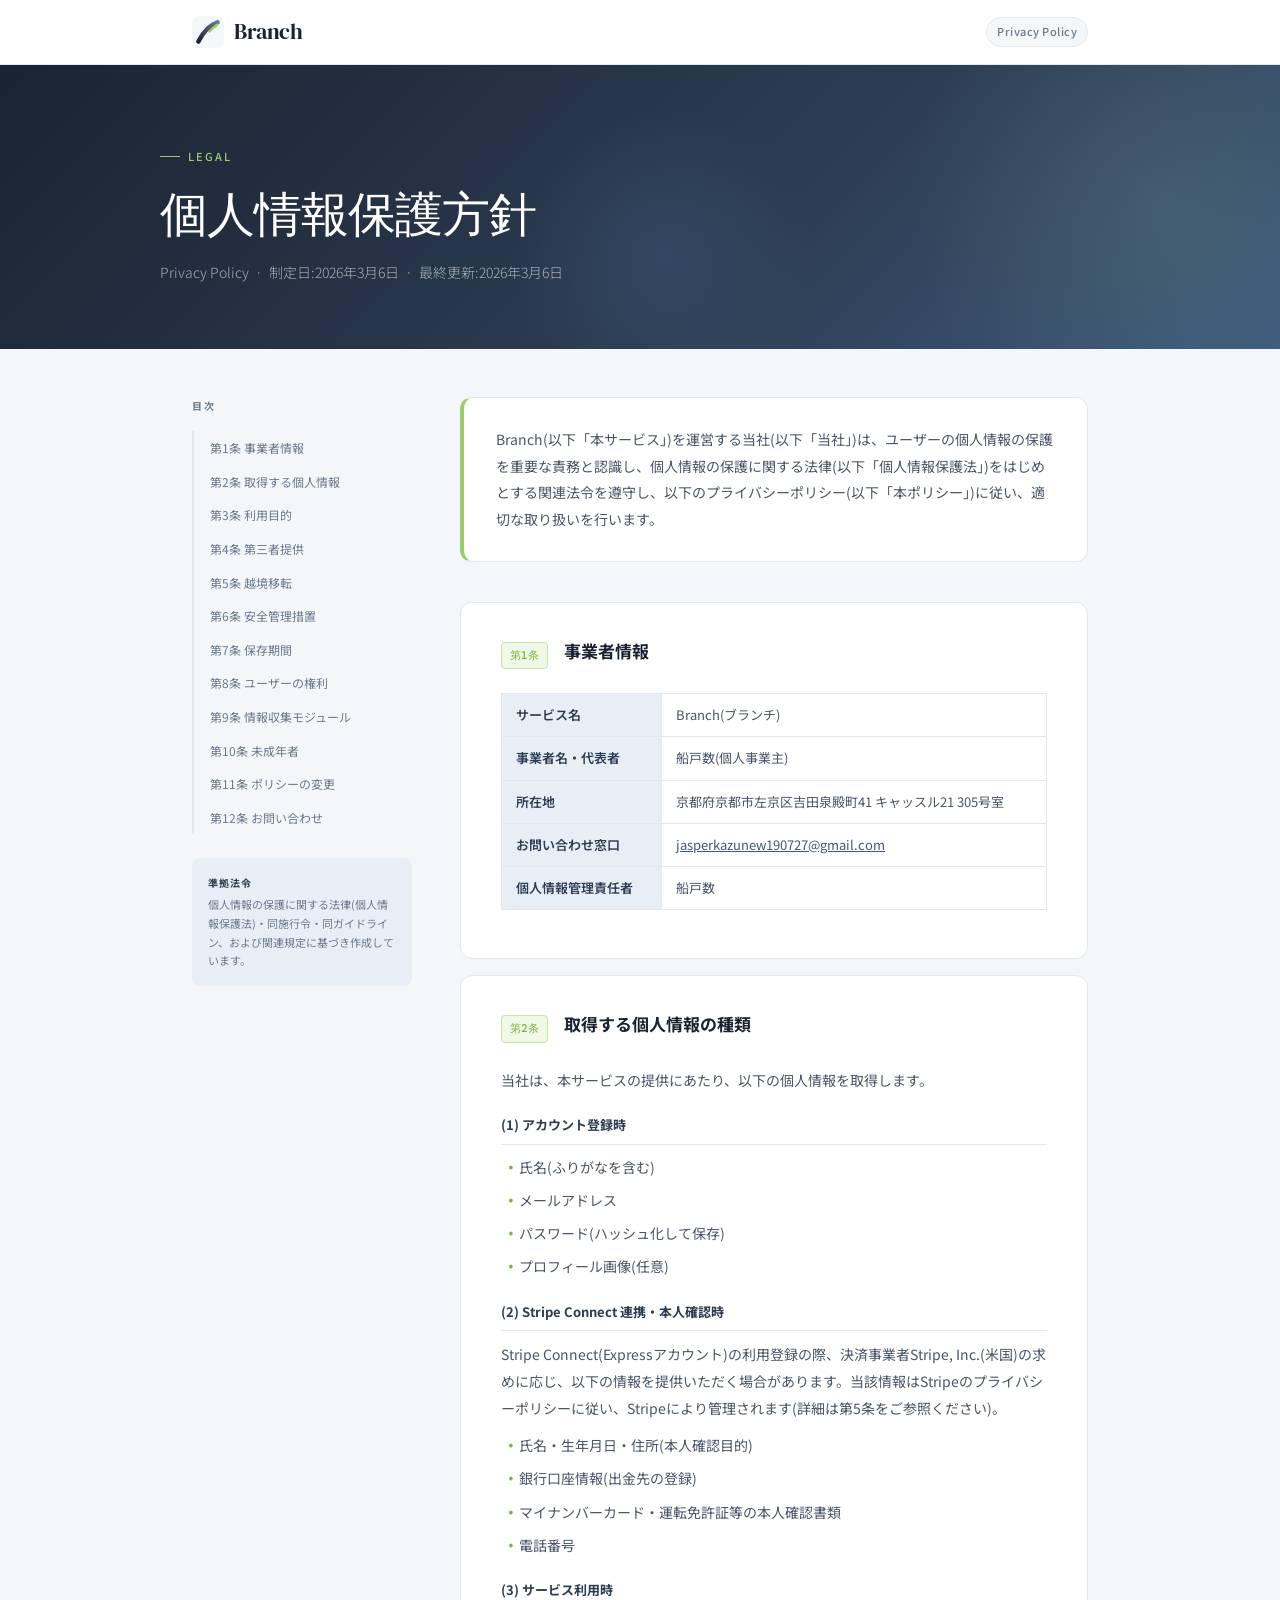
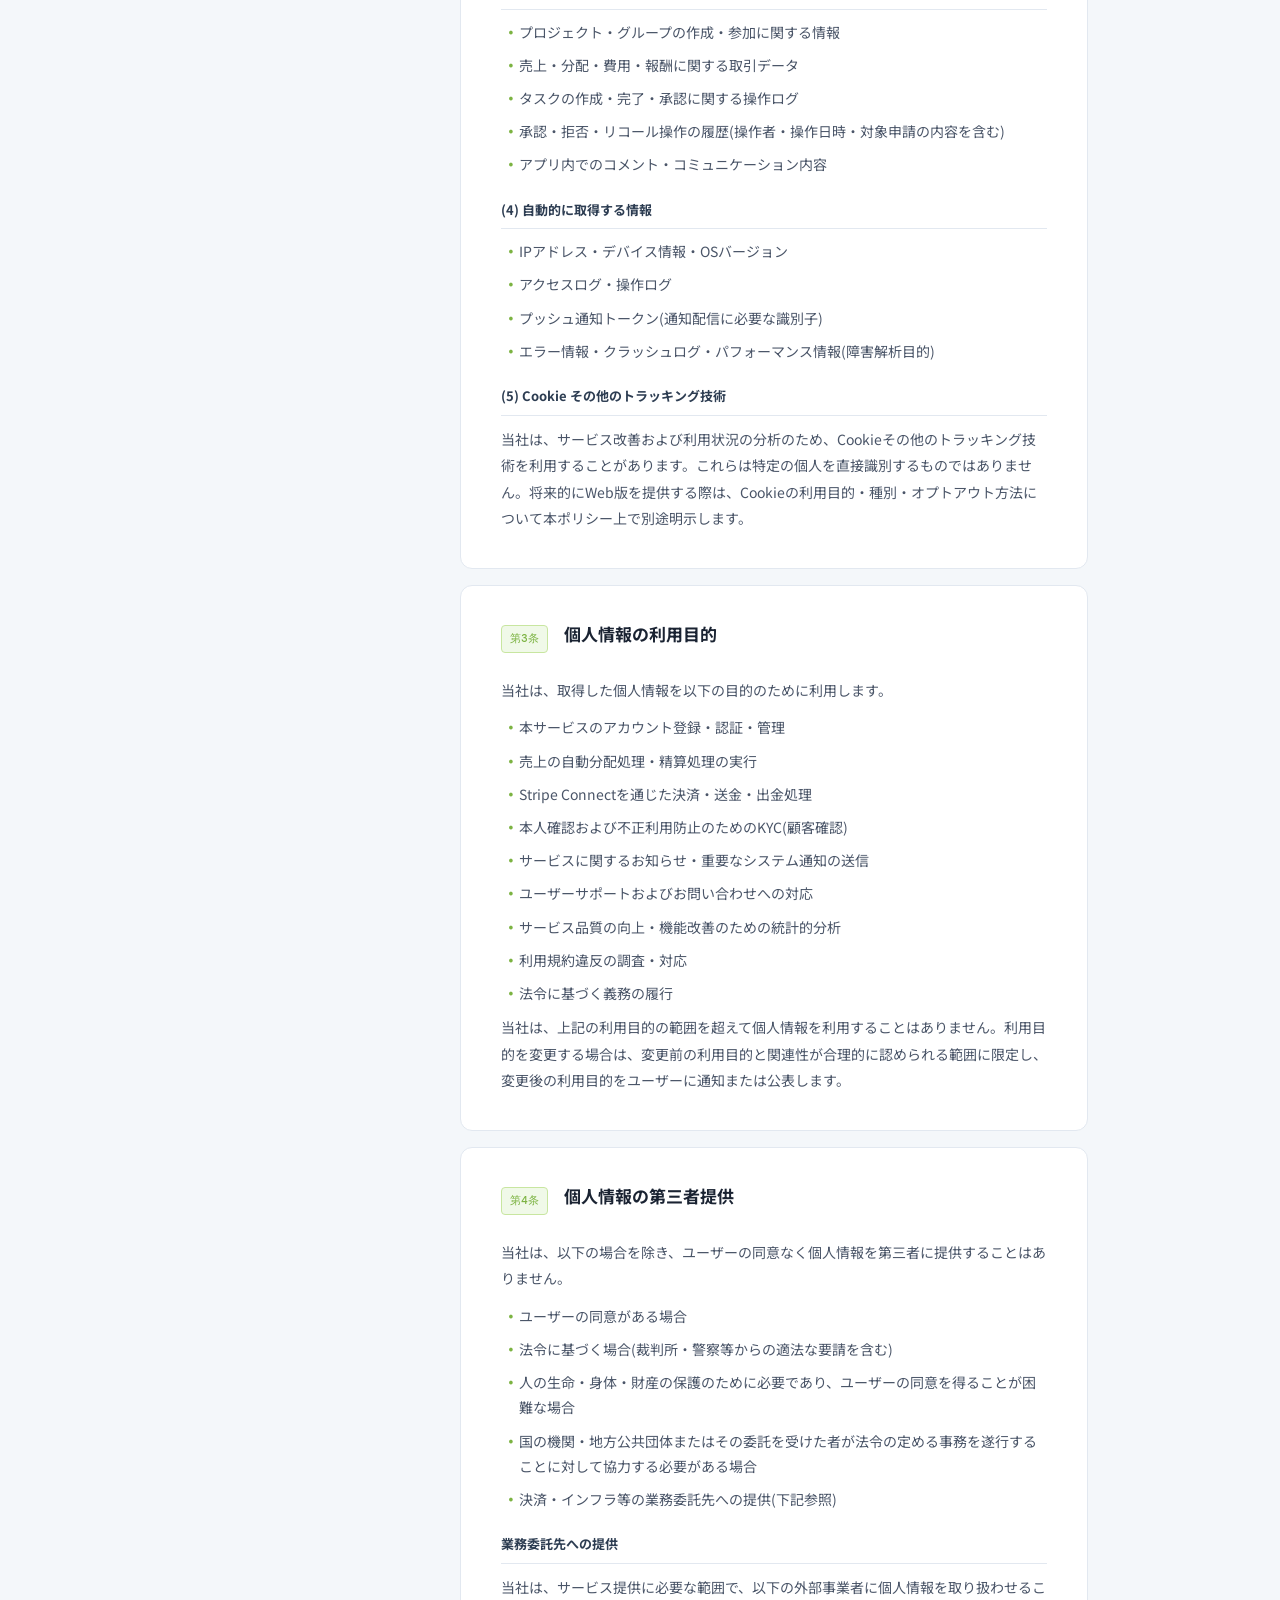
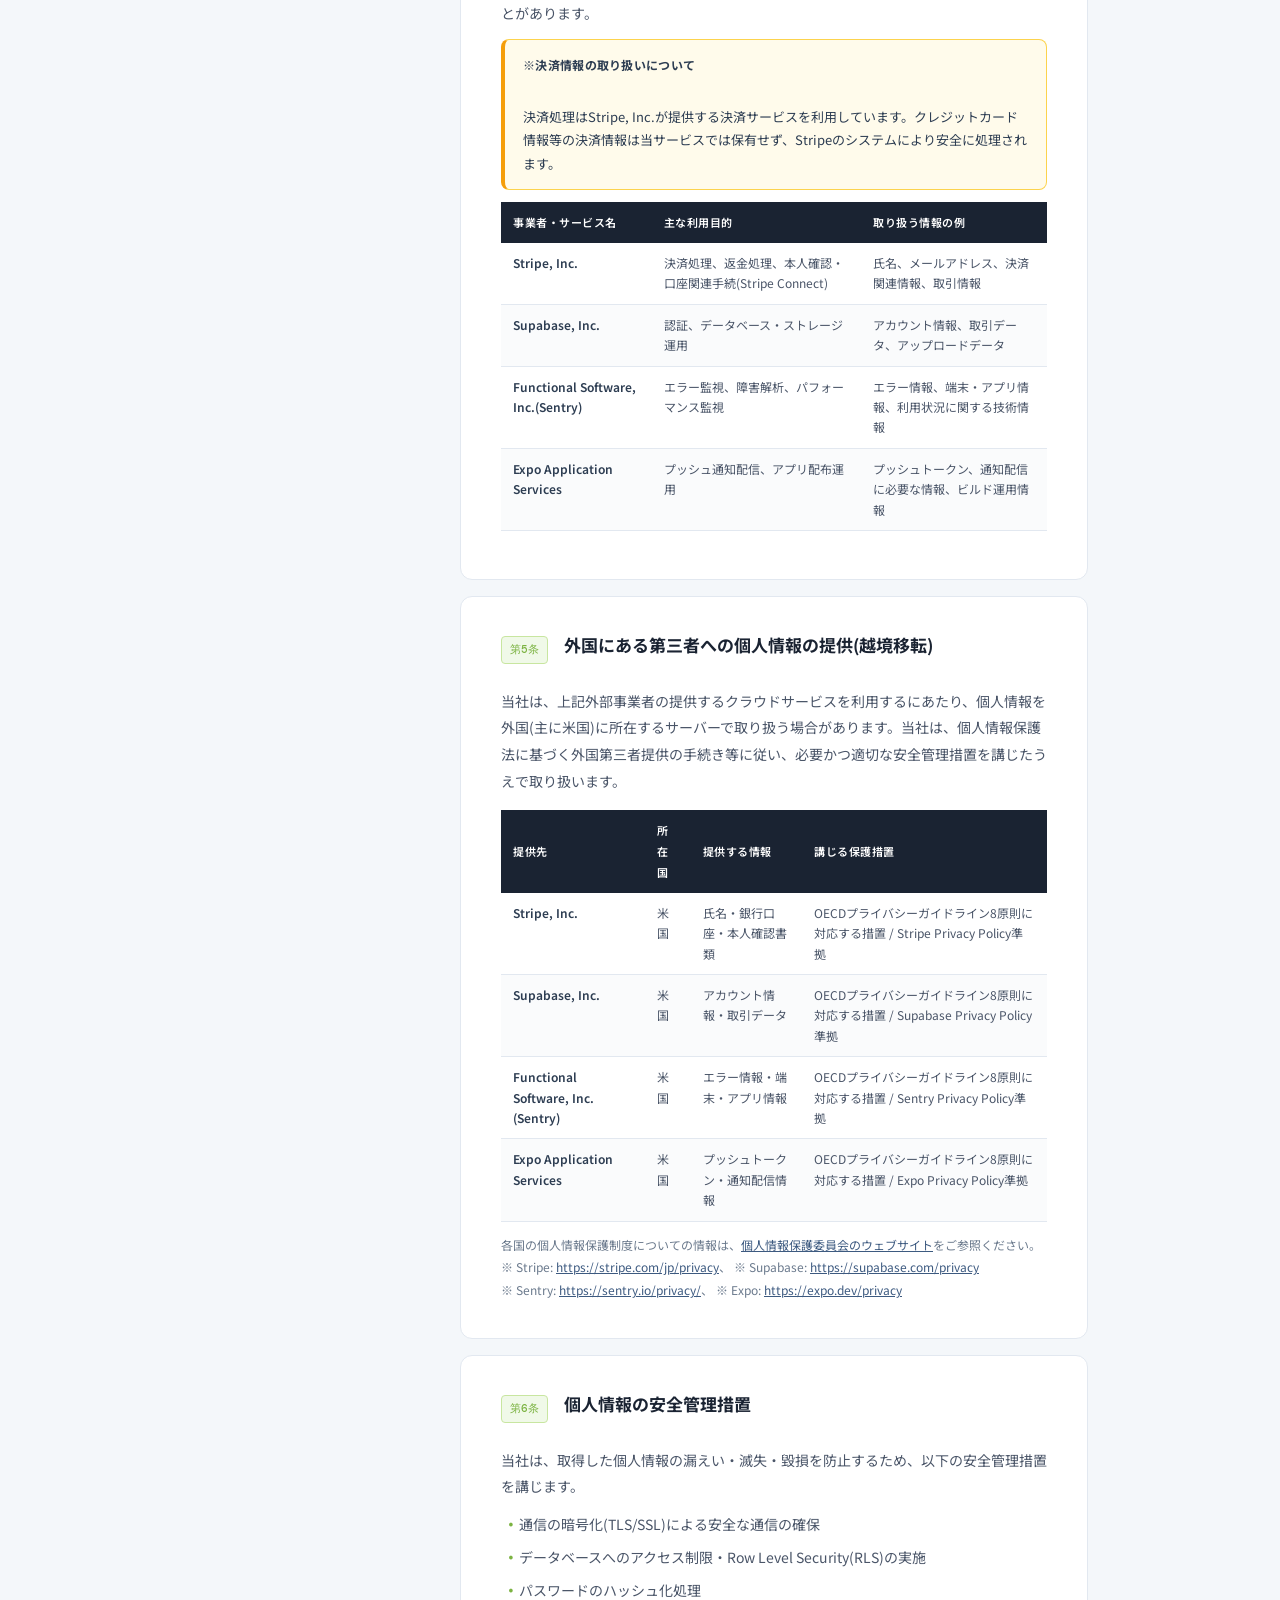
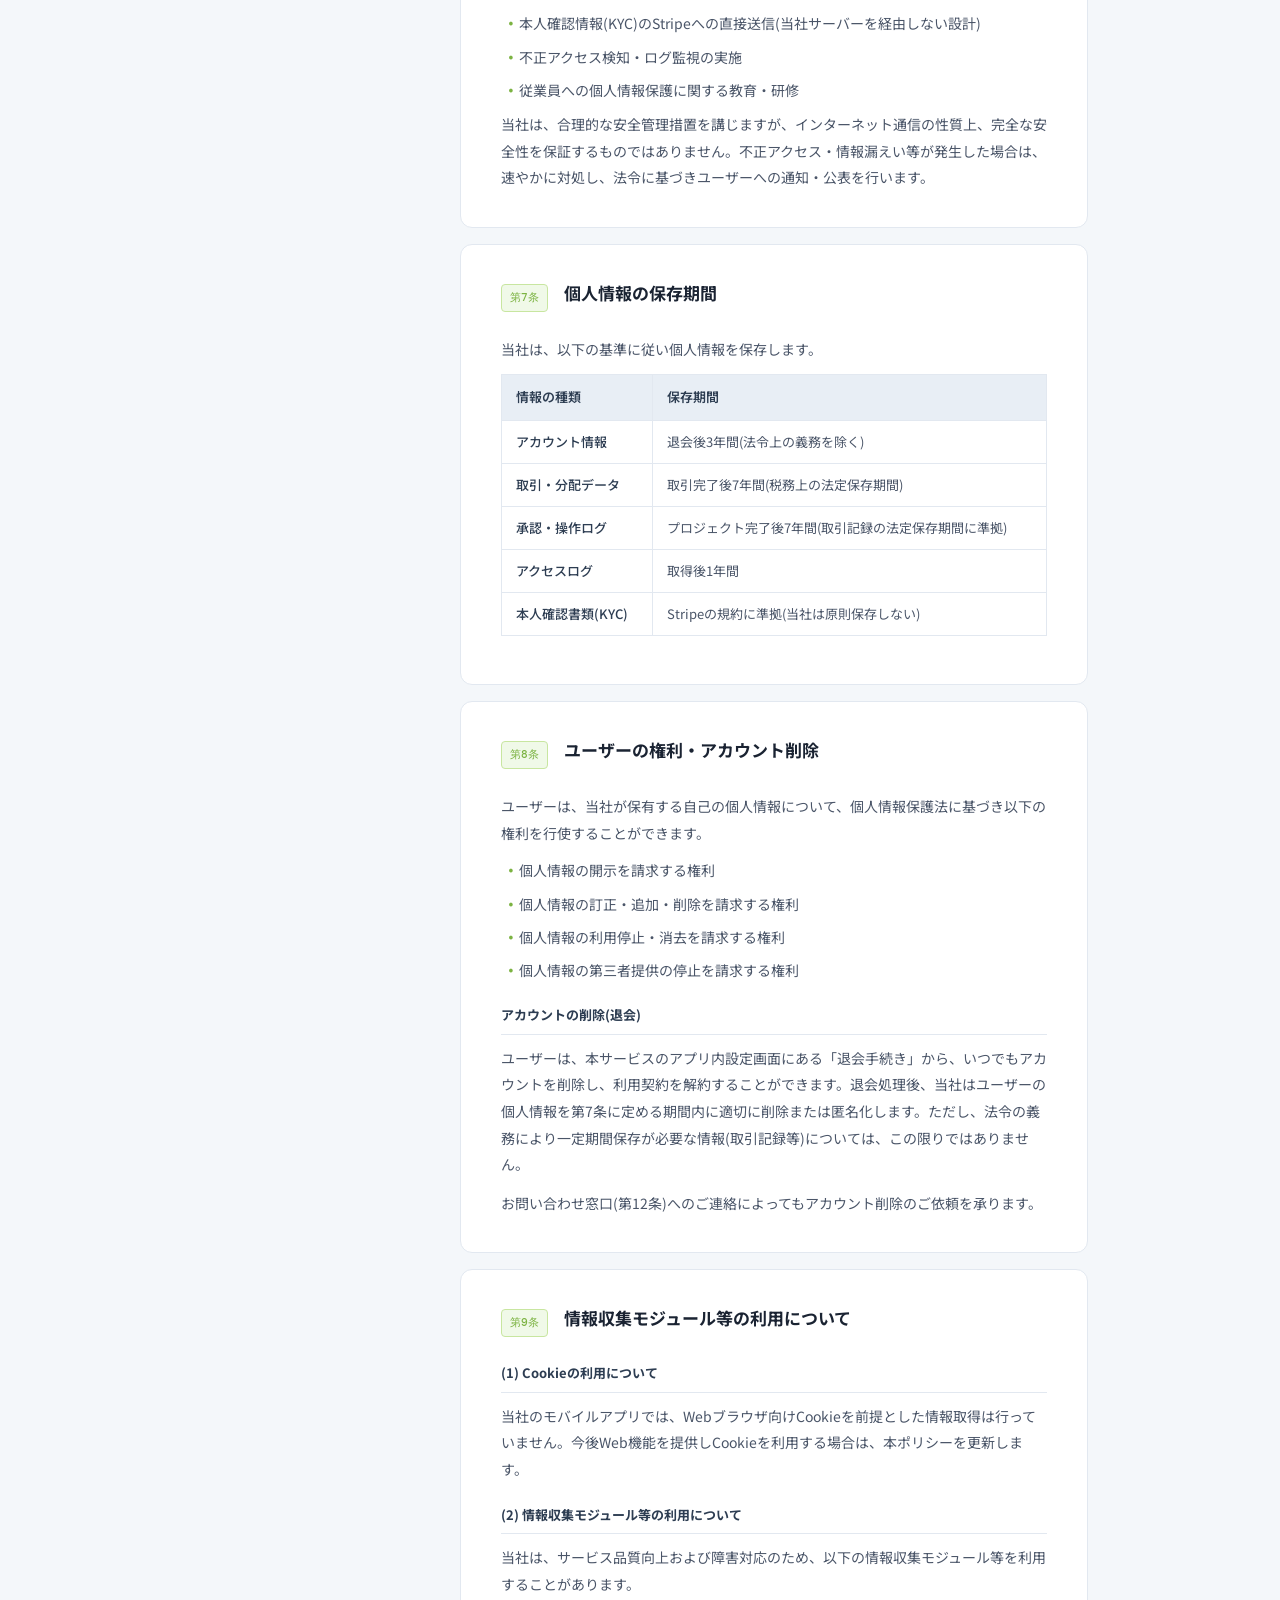
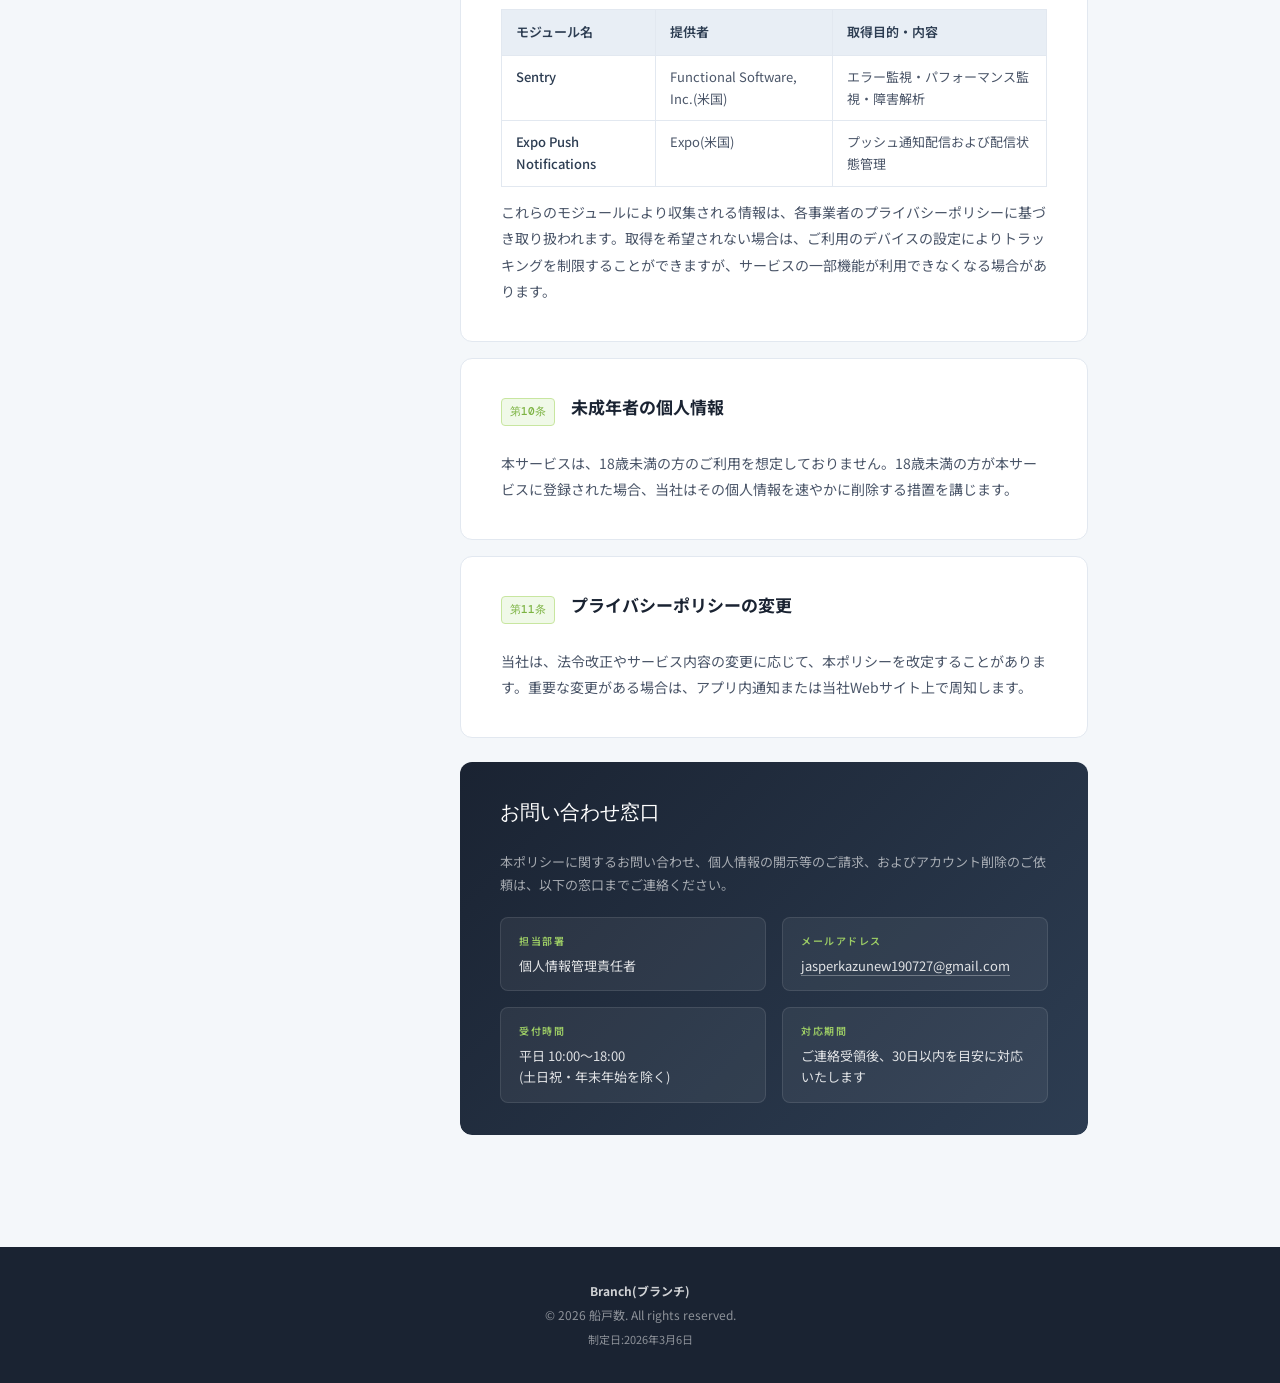
==== commit ced90fcb: "Fill in enforcement dates and fix numbering in terms.html; fill in privacy footer date" ====
--- a/privacy.html
+++ b/privacy.html
@@ -1045,7 +1045,7 @@
   <footer>
     <strong>Branch(ブランチ)</strong><br>
     © 2026 船戸数. All rights reserved.<br>
-    <span style="font-size:11px">制定日:2026年 月 日</span>
+    <span style="font-size:11px">制定日:2026年3月6日</span>
   </footer>
 
 </body>
